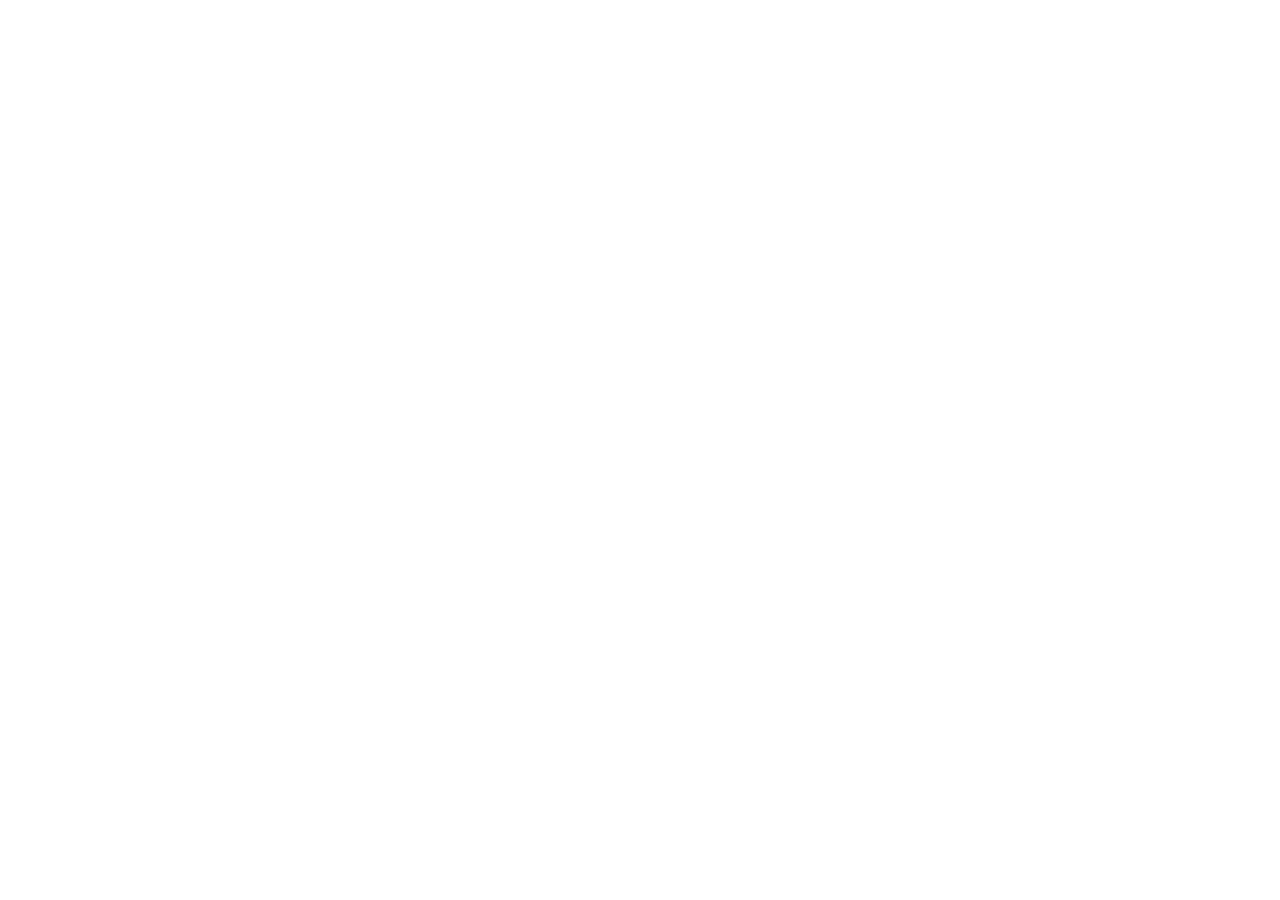
==== index.html @ 0d74e2a1 "Update index.html" ====
<!DOCTYPE html>
<!--[if lt IE 7]>      <html class="no-js lt-ie9 lt-ie8 lt-ie7"> <![endif]-->
<!--[if IE 7]>         <html class="no-js lt-ie9 lt-ie8"> <![endif]-->
<!--[if IE 8]>         <html class="no-js lt-ie9"> <![endif]-->
<!--[if gt IE 8]><!-->

<html class="no-js">
  <!--<![endif]-->
  <head>
    <meta charset="utf-8" />
    <meta http-equiv="X-UA-Compatible" content="IE=edge" />
    <meta name="description" content="Vardaan Distributors - Digital Visiting Card" />
    <meta name="viewport" content="width=device-width, initial-scale=1" />
  <meta property="og:image" itemprop="image" content="https://www.ourdigitalvcard.in//site/74_vardaan-distributors-logo-120x120.png">
                                                                <meta property="og:type" content="website">
                                                                        <meta property="og:description" content="Mr. K.S. JAIN  (Proprietor)" />
                                                                                <title>VARDAAN DISTRIBUTORS</title>
    </head>
    <body style="margin:0px;padding:0px;overflow:hidden">
        <iframe src="https://www.ourdigitalvcard.in/vardaan-distributors" frameborder="0" style="overflow:hidden;overflow-x:hidden;overflow-y:hidden;height:100%;width:100%;position:absolute;top:0px;left:0px;right:0px;bottom:0px" height="100%" width="100%"></iframe>
    </body>
</html>
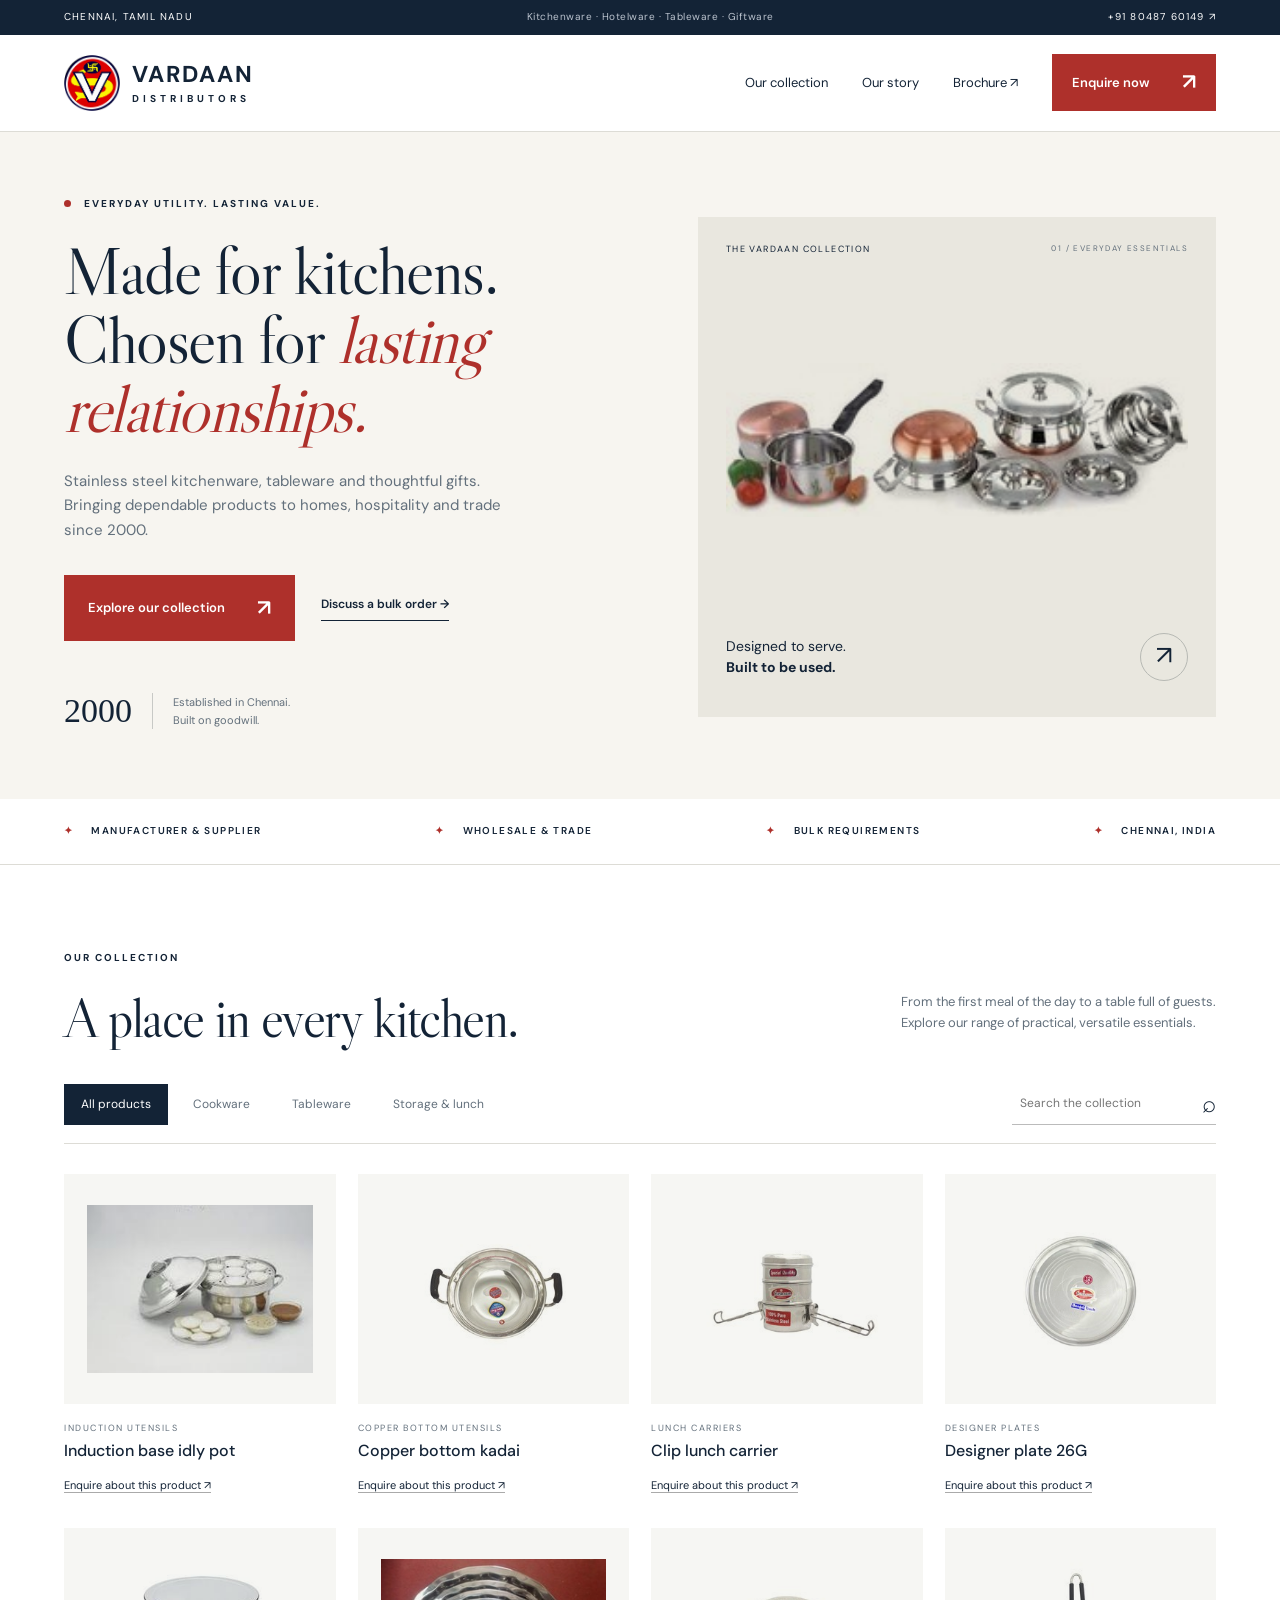
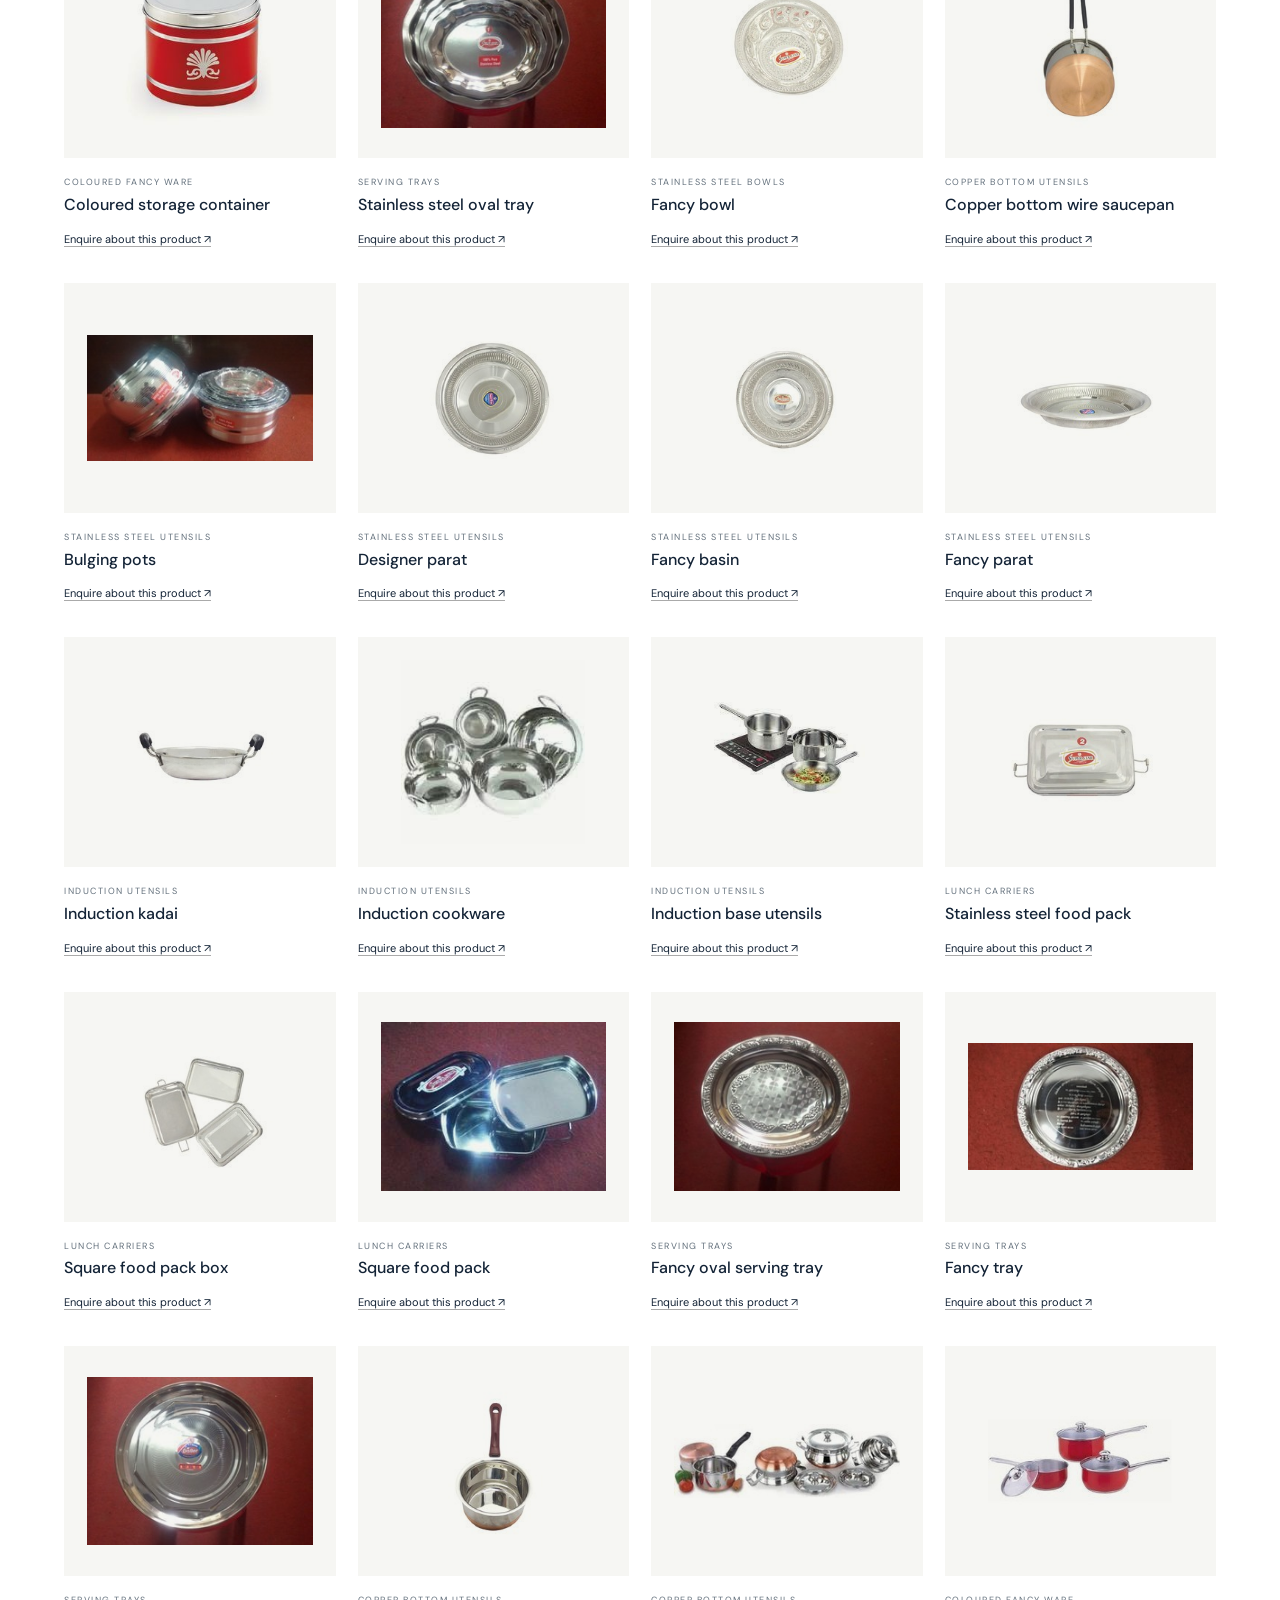
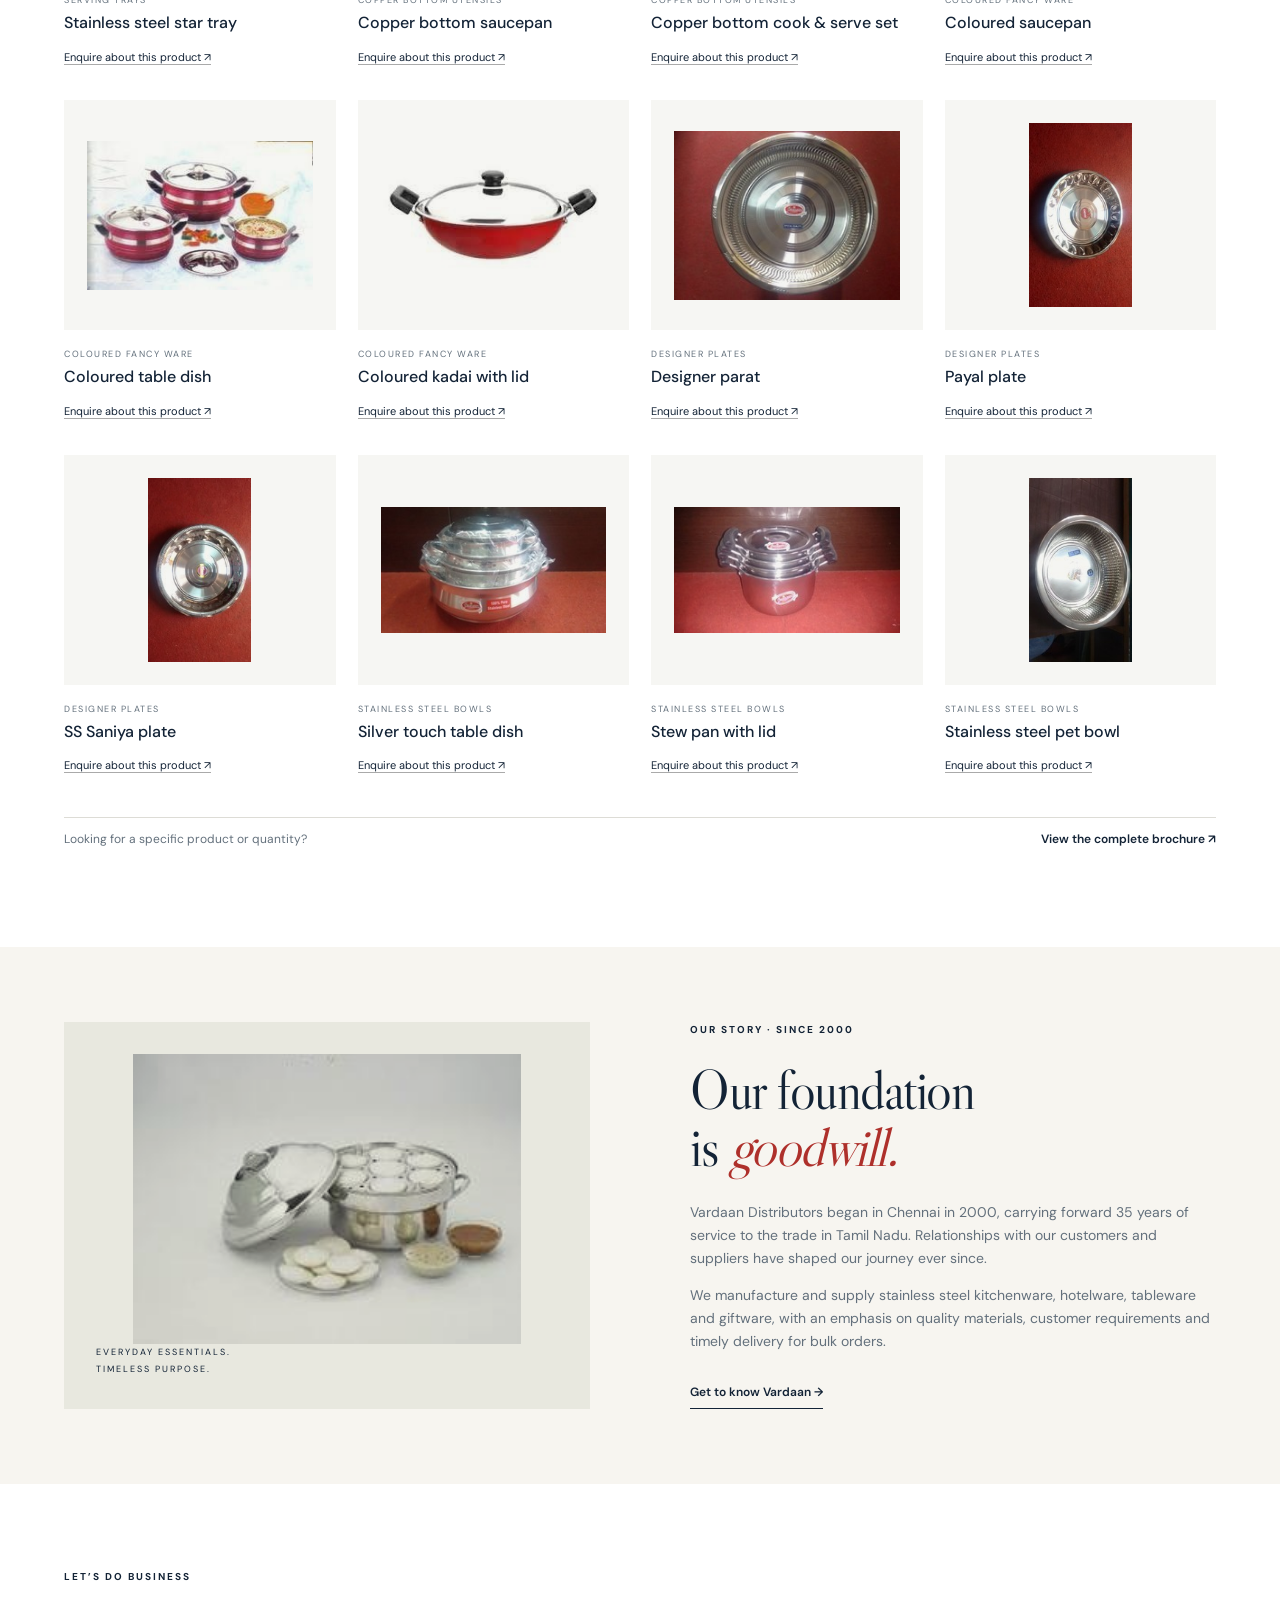
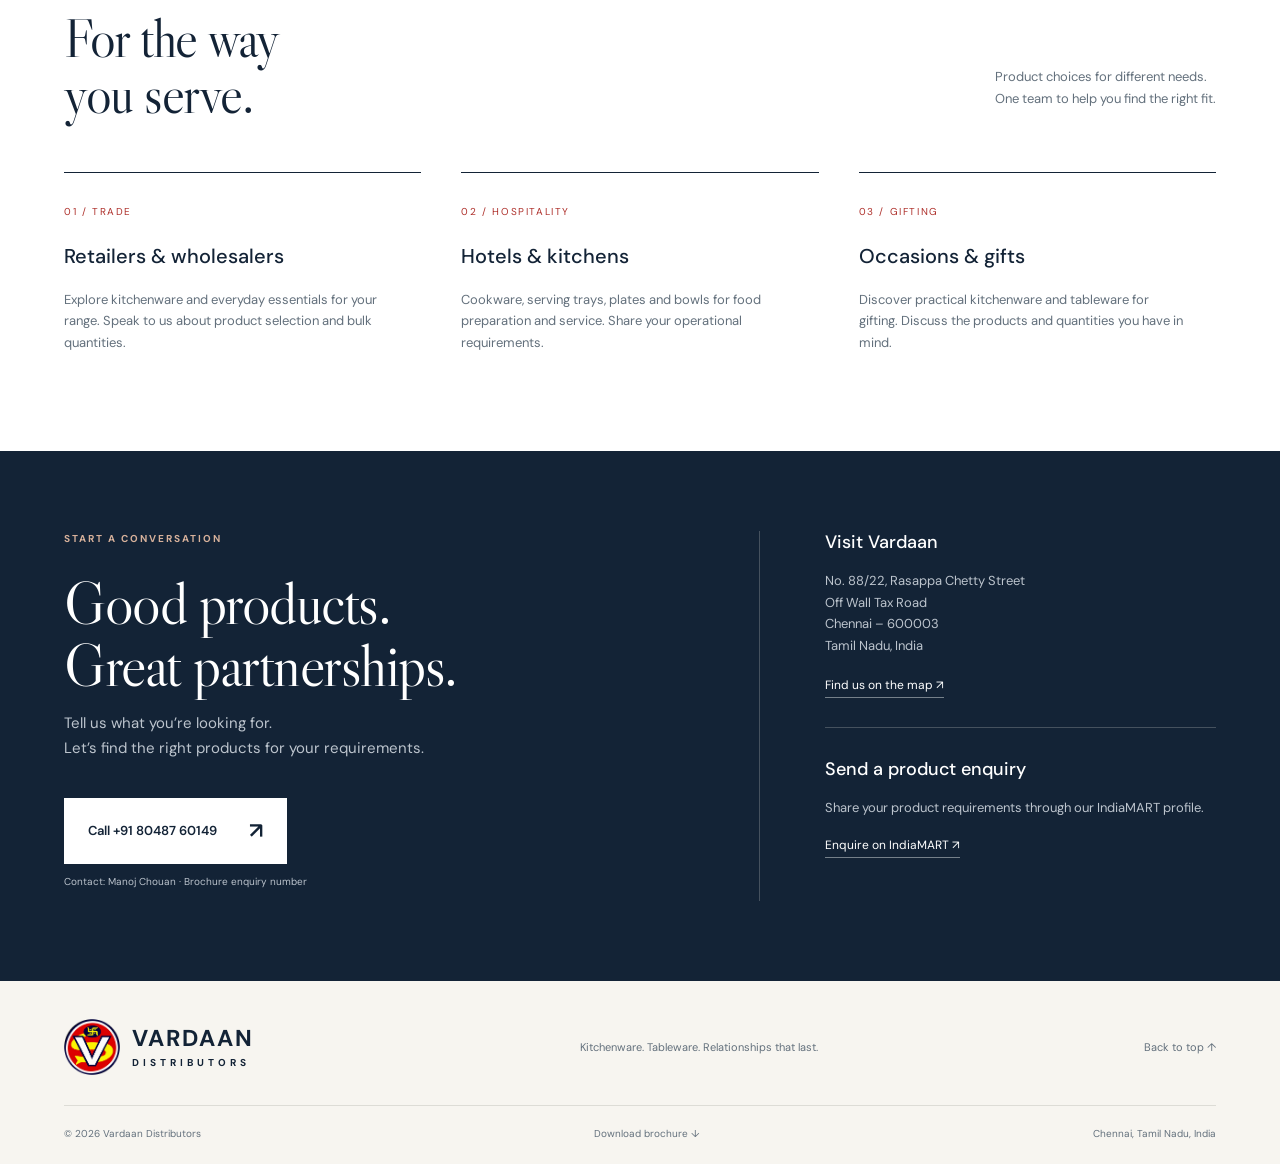
==== commit 8bb004d5: "Replace PDF presentation with Vardaan business website" ====
--- a/index.html
+++ b/index.html
@@ -1,22 +1,11 @@
-<!DOCTYPE html>
-<!--[if lt IE 7]>      <html class="no-js lt-ie9 lt-ie8 lt-ie7"> <![endif]-->
-<!--[if IE 7]>         <html class="no-js lt-ie9 lt-ie8"> <![endif]-->
-<!--[if IE 8]>         <html class="no-js lt-ie9"> <![endif]-->
-<!--[if gt IE 8]><!-->
-
-<html class="no-js">
-  <!--<![endif]-->
-  <head>
-    <meta charset="utf-8" />
-    <meta http-equiv="X-UA-Compatible" content="IE=edge" />
-    <meta name="description" content="Vardaan Distributors - Digital Visiting Card" />
-    <meta name="viewport" content="width=device-width, initial-scale=1" />
-  <meta property="og:image" itemprop="image" content="https://www.ourdigitalvcard.in//site/74_vardaan-distributors-logo-120x120.png">
-                                                                <meta property="og:type" content="website">
-                                                                        <meta property="og:description" content="Mr. K.S. JAIN  (Proprietor)" />
-                                                                                <title>VARDAAN DISTRIBUTORS</title>
-    </head>
-    <body style="margin:0px;padding:0px;overflow:hidden">
-        <iframe src="https://www.ourdigitalvcard.in/vardaan-distributors" frameborder="0" style="overflow:hidden;overflow-x:hidden;overflow-y:hidden;height:100%;width:100%;position:absolute;top:0px;left:0px;right:0px;bottom:0px" height="100%" width="100%"></iframe>
-    </body>
-</html>
+<!doctype html>
+<html lang="en"><head><meta charset="utf-8"><meta name="viewport" content="width=device-width, initial-scale=1"><title>Vardaan Distributors | Stainless Steel Kitchenware, Chennai</title><meta name="description" content="Discover stainless steel kitchenware, hotelware, tableware and giftware from Vardaan Distributors, Chennai. Established in 2000. Enquire for bulk requirements."><meta name="theme-color" content="#101e30"><link rel="icon" href="assets/vardaan-emblem.png"><link rel="stylesheet" href="styles.css"><script src="app.js" defer></script></head>
+<body><a class="skip" href="#main">Skip to content</a><div class="topbar"><div class="wrap">CHENNAI, TAMIL NADU <span>Kitchenware · Hotelware · Tableware · Giftware</span><a href="tel:+918048760149">+91 80487 60149 ↗</a></div></div>
+<header><div class="wrap nav"><a class="brand" href="#"><img src="assets/vardaan-emblem.png" alt="Vardaan logo" width="55" height="55"><span>VARDAAN<small>DISTRIBUTORS</small></span></a><button class="menu" aria-label="Toggle navigation" aria-expanded="false" aria-controls="navigation">☰</button><nav id="navigation" aria-label="Main navigation"><a href="#collection">Our collection</a><a href="#about">Our story</a><a href="assets/vardaan-brochure.pdf" target="_blank" rel="noopener">Brochure ↗</a><a class="button small" href="#contact">Enquire now <span>↗</span></a></nav></div></header>
+<main id="main"><section class="hero"><div class="wrap hero-grid"><div class="hero-copy"><p class="eyebrow"><span></span> EVERYDAY UTILITY. LASTING VALUE.</p><h1>Made for kitchens.<br>Chosen for <em>lasting<br>relationships.</em></h1><p class="intro">Stainless steel kitchenware, tableware and thoughtful gifts. Bringing dependable products to homes, hospitality and trade since 2000.</p><div class="actions"><a class="button" href="#collection">Explore our collection <span>↗</span></a><a class="text-link" href="#contact">Discuss a bulk order →</a></div><div class="hero-note"><b>2000</b><span>Established in Chennai.<br>Built on goodwill.</span></div></div><div class="hero-art"><div class="art-label">THE VARDAAN COLLECTION <span>01 / EVERYDAY ESSENTIALS</span></div><img class="hero-product" src="assets/product-6-3.jpg" alt="Vardaan stainless steel copper bottom cookware collection"><div class="art-bottom"><p>Designed to serve.<br><b>Built to be used.</b></p><a href="#collection" aria-label="Explore cookware">↗</a></div></div></div></section>
+<div class="values"><div class="wrap"><span>MANUFACTURER & SUPPLIER</span><span>WHOLESALE & TRADE</span><span>BULK REQUIREMENTS</span><span>CHENNAI, INDIA</span></div></div>
+<section class="section wrap" id="collection"><div class="section-head"><div><p class="eyebrow">OUR COLLECTION</p><h2>A place in every kitchen.</h2></div><p>From the first meal of the day to a table full of guests.<br>Explore our range of practical, versatile essentials.</p></div><div class="catalog-tools"><div class="filters" role="group" aria-label="Filter products"><button class="active" data-filter="All" aria-pressed="true">All products</button><button data-filter="Cookware" aria-pressed="false">Cookware</button><button data-filter="Tableware" aria-pressed="false">Tableware</button><button data-filter="Storage" aria-pressed="false">Storage & lunch</button></div><label class="search"><span class="sr-only">Search products</span><input id="search" type="search" placeholder="Search the collection"><span aria-hidden="true">⌕</span></label></div><p class="sr-only" id="result-count" aria-live="polite"></p><div id="products" class="products"></div><p id="empty" hidden>No products found. Try another name or category.</p><div class="catalog-foot"><p>Looking for a specific product or quantity?</p><a href="assets/vardaan-brochure.pdf" target="_blank" rel="noopener">View the complete brochure ↗</a></div></section>
+<section class="about" id="about"><div class="wrap about-grid"><div class="story-image"><img src="assets/product-3-2.jpg" alt="Stainless steel idly pot with plates"><span>EVERYDAY ESSENTIALS.<br>TIMELESS PURPOSE.</span></div><div class="story-copy"><p class="eyebrow">OUR STORY · SINCE 2000</p><h2>Our foundation<br>is <em>goodwill.</em></h2><p>Vardaan Distributors began in Chennai in 2000, carrying forward 35 years of service to the trade in Tamil Nadu. Relationships with our customers and suppliers have shaped our journey ever since.</p><p>We manufacture and supply stainless steel kitchenware, hotelware, tableware and giftware, with an emphasis on quality materials, customer requirements and timely delivery for bulk orders.</p><a class="text-link" href="#contact">Get to know Vardaan →</a></div></div></section>
+<section class="section wrap trade"><p class="eyebrow">LET’S DO BUSINESS</p><div class="section-head"><h2>For the way<br>you serve.</h2><p>Product choices for different needs.<br>One team to help you find the right fit.</p></div><div class="trade-grid"><article><span>01 / TRADE</span><h3>Retailers & wholesalers</h3><p>Explore kitchenware and everyday essentials for your range. Speak to us about product selection and bulk quantities.</p></article><article><span>02 / HOSPITALITY</span><h3>Hotels & kitchens</h3><p>Cookware, serving trays, plates and bowls for food preparation and service. Share your operational requirements.</p></article><article><span>03 / GIFTING</span><h3>Occasions & gifts</h3><p>Discover practical kitchenware and tableware for gifting. Discuss the products and quantities you have in mind.</p></article></div></section>
+<section class="contact" id="contact"><div class="wrap contact-grid"><div><p class="eyebrow">START A CONVERSATION</p><h2>Good products.<br>Great partnerships.</h2><p>Tell us what you’re looking for.<br>Let’s find the right products for your requirements.</p><a class="button light" href="tel:+918048760149">Call +91 80487 60149 <span>↗</span></a><p class="contact-small">Contact: Manoj Chouan · Brochure enquiry number</p></div><div class="contact-card"><h3>Visit Vardaan</h3><address>No. 88/22, Rasappa Chetty Street<br>Off Wall Tax Road<br>Chennai – 600003<br>Tamil Nadu, India</address><a href="https://www.google.com/maps/search/?api=1&query=88%2F22%20Rasappa%20Chetty%20Street%20Chennai%20600003" target="_blank" rel="noopener">Find us on the map ↗</a><div class="contact-divider"></div><h3>Send a product enquiry</h3><p>Share your product requirements through our IndiaMART profile.</p><a href="https://www.indiamart.com/vardaandistributors/" target="_blank" rel="noopener">Enquire on IndiaMART ↗</a></div></div></section></main>
+<footer><div class="wrap footer-top"><a class="brand" href="#"><img src="assets/vardaan-emblem.png" alt="Vardaan logo" width="55" height="55"><span>VARDAAN<small>DISTRIBUTORS</small></span></a><p>Kitchenware. Tableware. Relationships that last.</p><a href="#">Back to top ↑</a></div><div class="wrap footer-bottom"><span>© <span id="year">2026</span> Vardaan Distributors</span><a href="assets/vardaan-brochure.pdf" download>Download brochure ↓</a><span>Chennai, Tamil Nadu, India</span></div></footer></body></html>
--- a/styles.css
+++ b/styles.css
@@ -0,0 +1,4 @@
+@import url('https://fonts.googleapis.com/css2?family=DM+Sans:wght@400;500;600;700&family=Libre+Caslon+Display&display=swap');
+:root{--navy:#132336;--red:#ae302b;--cream:#f7f5f0;--muted:#63707c;--line:#dddcd6}*{box-sizing:border-box}html{scroll-behavior:smooth;scroll-padding-top:100px}body{margin:0;color:var(--navy);font:15px/1.65 'DM Sans',sans-serif;background:#fff}a{color:inherit;text-decoration:none}button,input{font:inherit}button,a,input{touch-action:manipulation}a:hover{text-decoration:underline}button:focus-visible,a:focus-visible,input:focus-visible{outline:3px solid #cb7a37;outline-offset:5px}.wrap{width:min(1240px,90%);margin:auto}.topbar{background:var(--navy);color:#fff;font-size:10px;letter-spacing:1.2px;padding:9px 0}.topbar .wrap{display:flex;justify-content:space-between}.topbar span{color:#bbc3ce;letter-spacing:.5px}header{position:sticky;top:0;z-index:10;background:#fff;border-bottom:1px solid var(--line)}.nav{height:96px;display:flex;align-items:center;justify-content:space-between}.brand{display:flex;gap:12px;align-items:center;font-size:23px;font-weight:700;letter-spacing:2px;line-height:1.15}.brand img{object-fit:contain;width:56px;height:56px}.brand small{display:block;font-size:10px;letter-spacing:4px;margin-top:6px}.nav nav{display:flex;align-items:center;gap:34px;font-size:13px}.button{display:inline-flex;align-items:center;justify-content:space-between;gap:32px;background:var(--red);color:#fff;padding:15px 24px;font-size:13px;font-weight:600}.button:hover{background:#8e2522;text-decoration:none}.button span{font-size:22px}.button.small{padding:10px 20px}.menu{display:none}.hero{background:var(--cream);padding:64px 0 60px}.hero-grid{display:grid;grid-template-columns:1.1fr 1fr;gap:64px;align-items:center}.eyebrow{font-size:10px;font-weight:700;letter-spacing:2px;margin:0 0 24px}.eyebrow>span{display:inline-block;background:var(--red);width:7px;height:7px;border-radius:50%;margin-right:9px}h1,h2{font-family:'Libre Caslon Display',Georgia,serif;font-weight:400;line-height:1.04;letter-spacing:-1.5px}h1{font-size:clamp(48px,5.2vw,76px);margin:0 0 25px}em{color:var(--red);font-weight:400}.intro{max-width:440px;color:var(--muted);font-size:15px}.actions{display:flex;align-items:center;gap:26px;margin-top:32px}.text-link{font-size:12px;font-weight:600;border-bottom:1px solid;padding-bottom:5px}.hero-note{display:flex;align-items:center;gap:20px;margin-top:42px}.hero-note b{font-family:Georgia,serif;font-size:34px;font-weight:400}.hero-note span{border-left:1px solid #c8c9c6;padding-left:20px;font-size:11px;color:var(--muted)}.hero-art{min-height:500px;background:#e9e7df;position:relative;padding:25px 28px;display:flex;flex-direction:column;justify-content:space-between;overflow:hidden}.art-label{font-size:9px;letter-spacing:1.4px;display:flex;justify-content:space-between;gap:20px}.art-label span{font-size:8px;color:var(--muted)}.hero-product{width:100%;height:335px;object-fit:contain;mix-blend-mode:multiply}.art-bottom{display:flex;justify-content:space-between;align-items:center}.art-bottom p{font-size:14px;line-height:1.5}.art-bottom a{border:1px solid #b7b9b4;border-radius:50%;font-size:26px;width:48px;height:48px;text-align:center}.values{border-bottom:1px solid var(--line)}.values .wrap{display:flex;justify-content:space-between;padding:24px 0;font-size:10px;font-weight:600;letter-spacing:1.4px}.values span:before{content:'✦';color:var(--red);margin-right:18px}.section{padding-top:85px;padding-bottom:85px}h2{font-size:54px;margin:0}h3{font-size:20px;line-height:1.3;font-weight:500}.section-head{display:flex;justify-content:space-between;align-items:end;gap:30px;margin-bottom:38px}.section-head p:not(.eyebrow){color:var(--muted);font-size:13px}.catalog-tools{display:flex;justify-content:space-between;gap:20px;margin-bottom:30px;border-bottom:1px solid var(--line);padding-bottom:18px}.filters{display:flex;gap:8px;flex-wrap:wrap}.filters button{border:0;background:transparent;color:var(--muted);padding:9px 17px;cursor:pointer;font-size:12px}.filters button.active{background:var(--navy);color:#fff}.search{display:flex;align-items:center;border-bottom:1px solid #bbb}.search input{border:0;padding:8px;background:none;width:190px;font-size:12px}.search span{font-size:24px}.products{display:grid;grid-template-columns:repeat(4,1fr);gap:32px 22px}.product-image{background:#f6f6f3;height:230px;display:flex;align-items:center;justify-content:center;padding:23px;position:relative}.product-image img{height:100%;width:100%;object-fit:contain;mix-blend-mode:multiply;transition:transform .25s}.product:hover img{transform:scale(1.05)}.product .category{font-size:9px;letter-spacing:1.5px;color:var(--muted);margin:17px 0 5px}.product h3{font-size:16px;margin:0 0 10px}.product>a{font-size:11px;border-bottom:1px solid #aaa}.catalog-foot{border-top:1px solid var(--line);margin-top:40px;display:flex;justify-content:space-between;align-items:center;font-size:12px}.catalog-foot p{color:var(--muted)}.catalog-foot a{font-weight:600}.about{background:var(--cream);padding:75px 0}.about-grid{display:grid;grid-template-columns:1fr 1fr;gap:100px;align-items:center}.story-image{background:#e8e8df;padding:32px;min-height:380px;display:flex;flex-direction:column;justify-content:space-between}.story-image img{width:100%;height:290px;object-fit:contain;mix-blend-mode:multiply}.story-image span{font-size:9px;letter-spacing:2px;line-height:1.8}.story-copy h2{margin-bottom:26px}.story-copy>p:not(.eyebrow){font-size:14px;color:var(--muted)}.story-copy .text-link{display:inline-block;margin-top:16px}.trade-grid{display:grid;grid-template-columns:repeat(3,1fr);gap:40px;margin-top:50px}.trade-grid article{border-top:1px solid var(--navy);padding-top:25px}.trade-grid article>span{font-size:10px;letter-spacing:1.6px;color:var(--red)}.trade-grid p{color:var(--muted);font-size:13px;max-width:330px}.contact{background:var(--navy);color:white;padding:80px 0}.contact-grid{display:grid;grid-template-columns:1.3fr 1fr;gap:100px}.contact .eyebrow{color:#d7b19b}.contact h2{font-size:60px}.contact p{color:#bcc4cd}.contact .button{margin-top:22px}.button.light{background:#fff;color:var(--navy)}.button.light:hover{background:#e9e7df}.contact-small{font-size:10px}.contact-card{border-left:1px solid #45515e;padding-left:65px}.contact-card h3{font-size:18px;margin:0 0 16px}.contact-card address{font-style:normal;color:#bcc4cd;font-size:13px;margin-bottom:16px}.contact-card a{font-size:12px;border-bottom:1px solid #75808a;padding-bottom:4px}.contact-divider{height:1px;background:#45515e;margin:30px 0}.contact-card p{font-size:13px}footer{background:var(--cream);padding:38px 0 22px}.footer-top{display:flex;align-items:center;justify-content:space-between;gap:25px;padding-bottom:30px}.footer-top p,.footer-top>a:last-child{font-size:11px;color:var(--muted)}.footer-bottom{border-top:1px solid var(--line);padding-top:20px;display:flex;justify-content:space-between;font-size:10px;color:var(--muted)}.skip{position:absolute;top:-100px;background:white;padding:12px;z-index:30}.skip:focus{top:0}.sr-only{position:absolute;width:1px;height:1px;overflow:hidden;clip-path:inset(50%)}
+@media(min-width:1500px){.hero{padding:80px 0}}@media(max-width:1000px){.hero-grid{gap:30px}.hero-art{min-height:430px}.hero-product{height:270px}.actions{align-items:start;flex-direction:column;gap:18px}.about-grid,.contact-grid{gap:45px}.products{grid-template-columns:repeat(3,1fr)}.contact-card{padding-left:35px}.values span:before{margin-right:8px}.art-label span{display:none}}
+@media(max-width:700px){html{scroll-padding-top:85px}.topbar span{display:none}.topbar{font-size:9px}.nav{height:80px}.brand{font-size:20px}.brand img{width:48px;height:48px}.menu{display:block;border:1px solid var(--line);background:#fff;font-size:22px;padding:4px 12px}.nav nav{display:none;position:absolute;top:80px;left:0;right:0;background:white;padding:25px 5%;border-bottom:1px solid var(--line);align-items:stretch;gap:20px}.nav nav.open{display:flex;flex-direction:column}.hero{padding:40px 0}.hero-grid,.about-grid,.contact-grid{grid-template-columns:1fr}.hero-grid{gap:35px}h1{font-size:52px}.hero-art{min-height:380px}.hero-product{height:260px}.hero-note{margin-top:25px}.actions{flex-direction:row;flex-wrap:wrap;align-items:center;gap:20px}.values .wrap{display:grid;grid-template-columns:1fr 1fr;gap:17px;font-size:8px;letter-spacing:.8px}.section{padding-top:55px;padding-bottom:55px}.section-head{display:block}.section-head p:not(.eyebrow){margin-top:20px}h2{font-size:44px}.catalog-tools{flex-direction:column}.filters{gap:0}.filters button{padding:8px 12px;font-size:11px}.search input{width:100%}.search{width:100%}.products{grid-template-columns:repeat(2,1fr);gap:25px 15px}.product-image{height:165px;padding:14px}.product h3{font-size:14px}.product .category{font-size:8px}.catalog-foot{align-items:start;flex-direction:column;gap:8px;padding-top:12px}.about{padding:45px 0}.about-grid{gap:35px}.story-image{min-height:300px}.story-image img{height:240px}.trade-grid{grid-template-columns:1fr;gap:25px;margin-top:35px}.trade-grid p{max-width:none}.contact{padding:55px 0}.contact h2{font-size:46px}.contact-card{border-left:0;border-top:1px solid #45515e;padding:30px 0 0}.footer-top{align-items:start;flex-direction:column;gap:12px}.footer-bottom{flex-wrap:wrap;gap:12px}.footer-bottom span:last-child{width:100%}}@media(prefers-reduced-motion:reduce){html{scroll-behavior:auto}*{transition:none!important}}
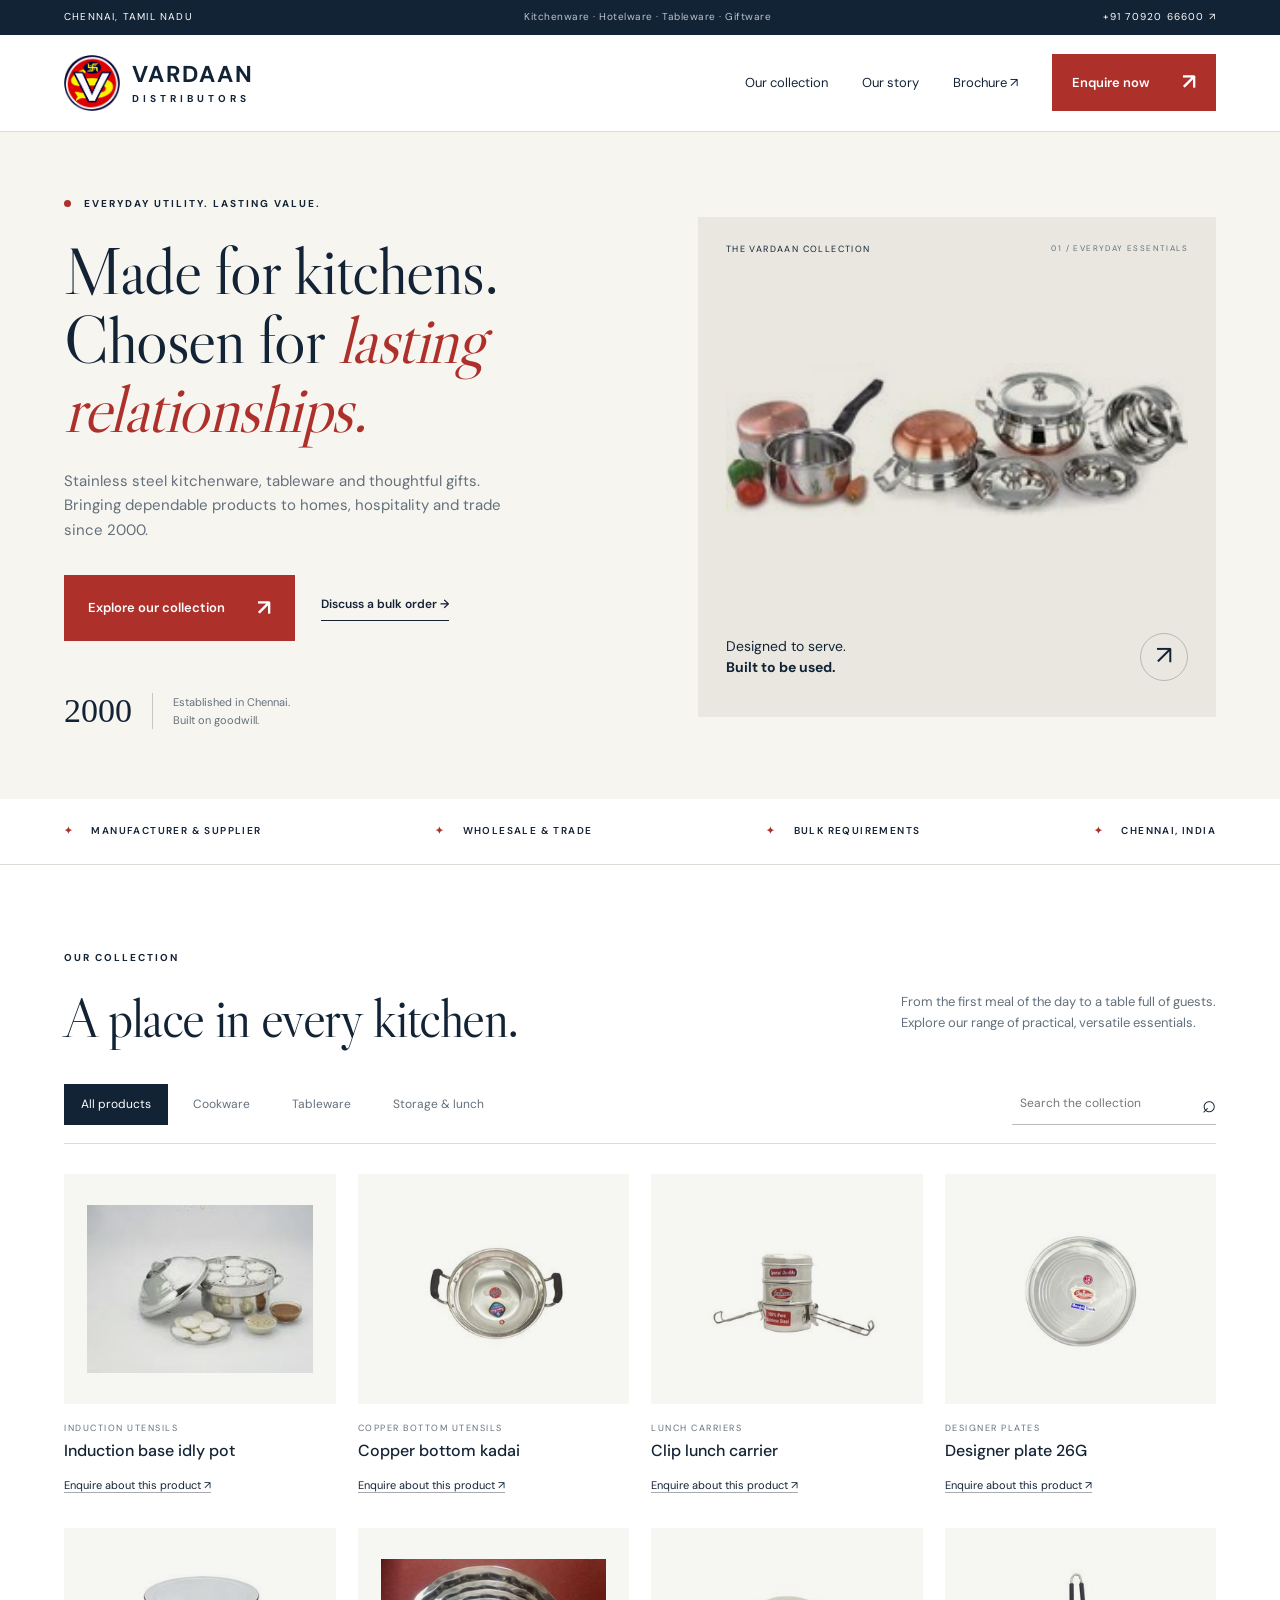
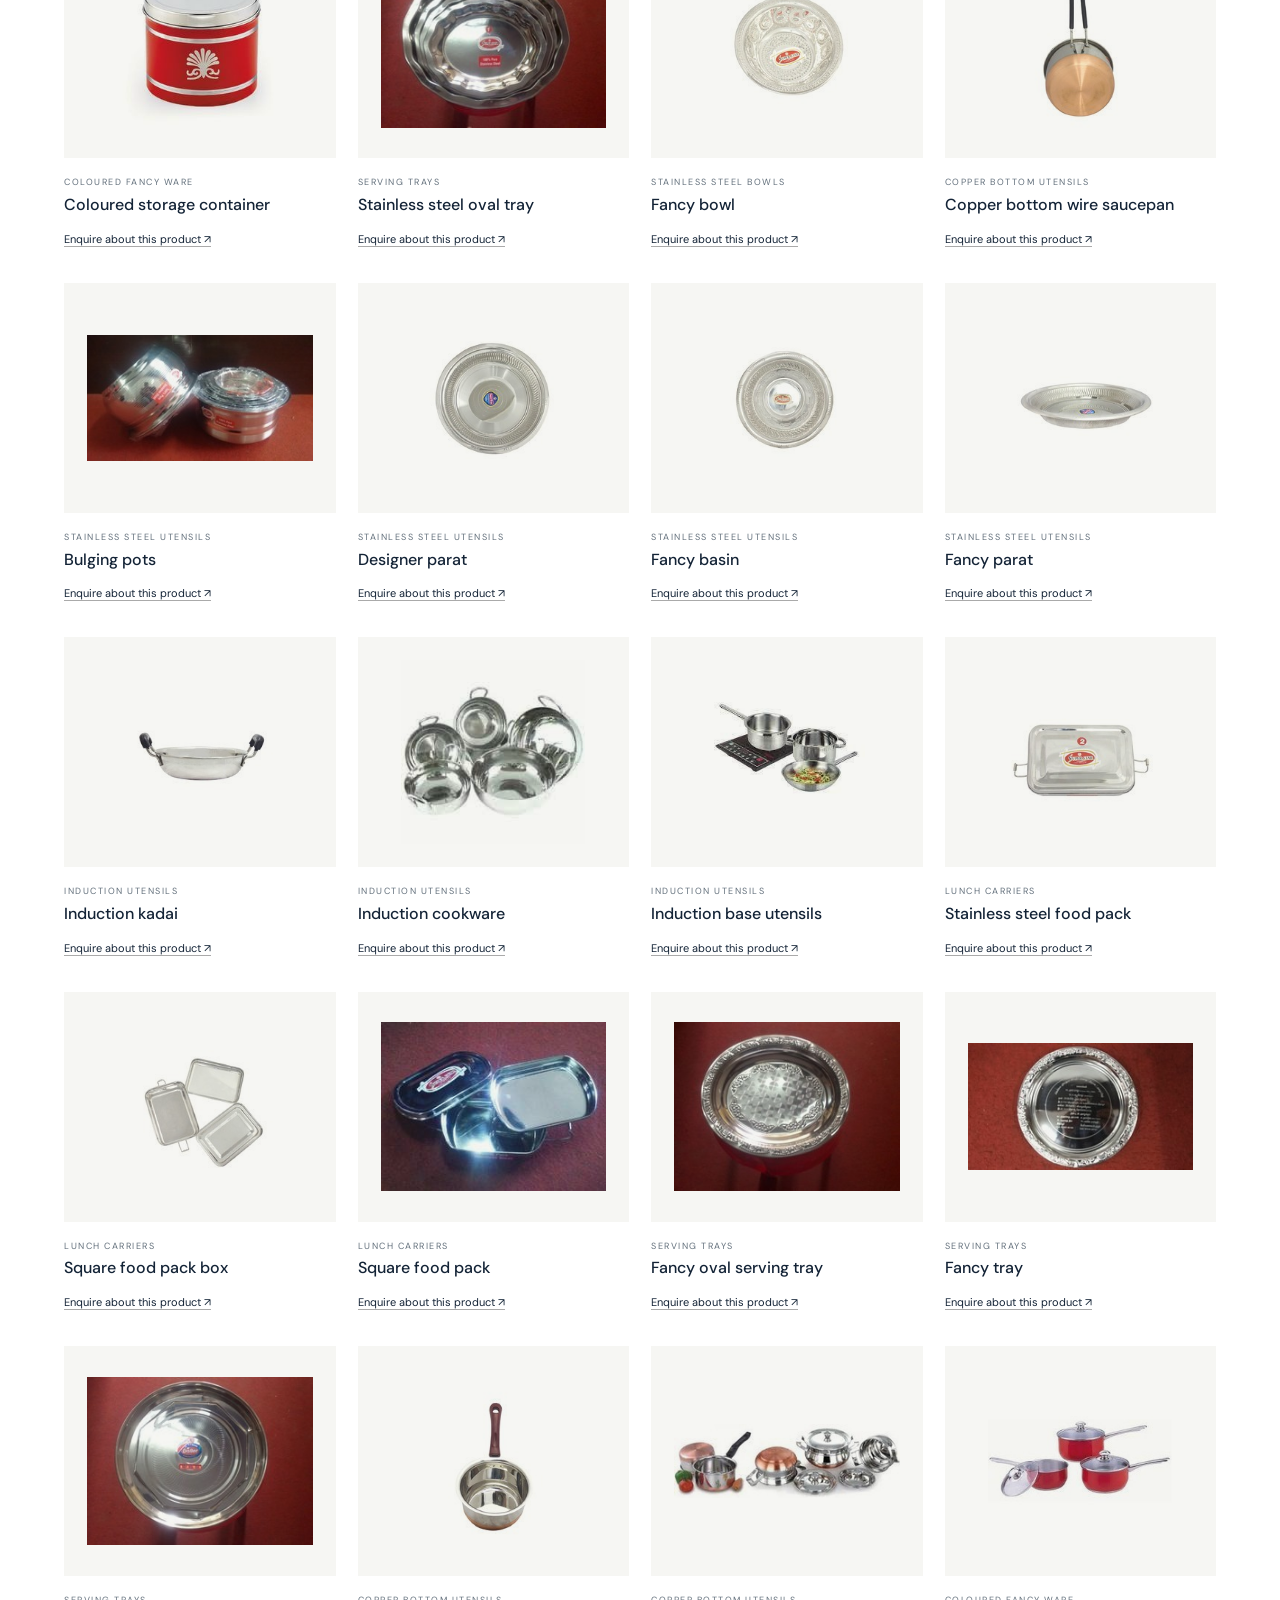
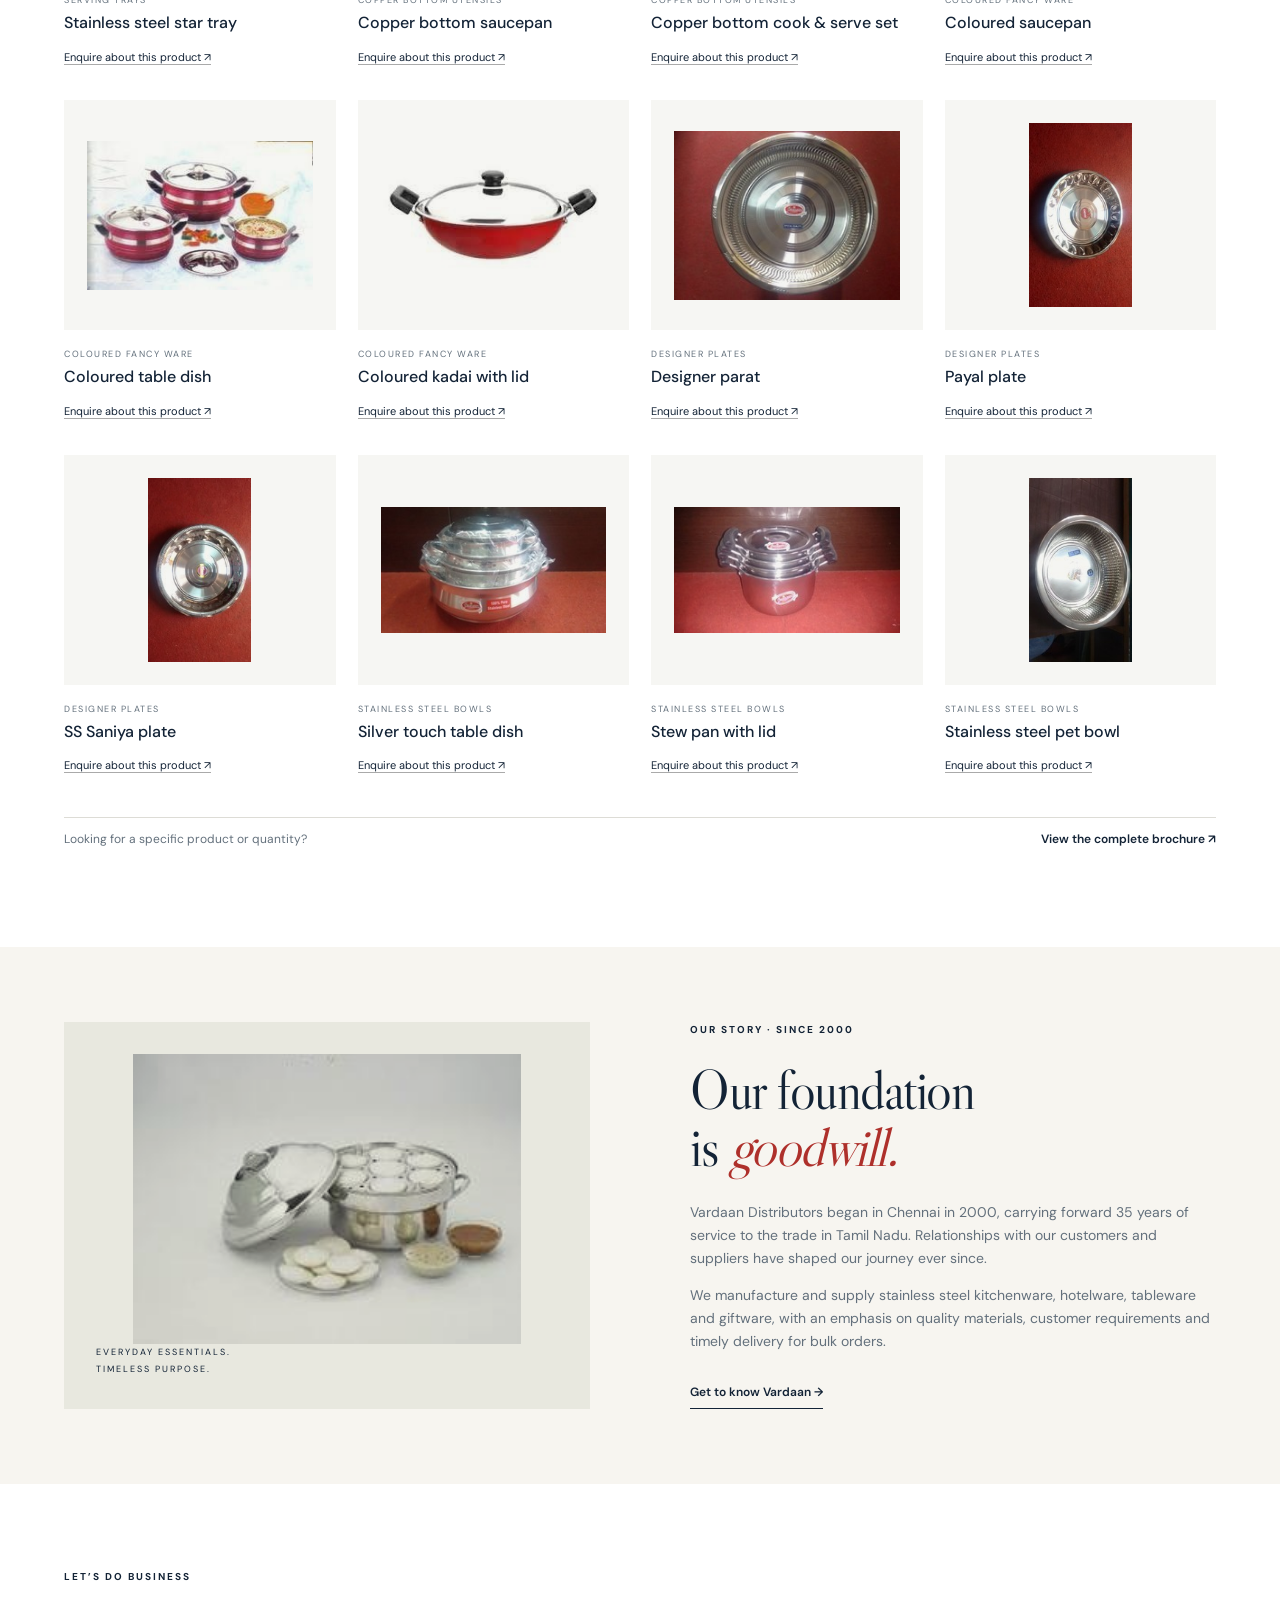
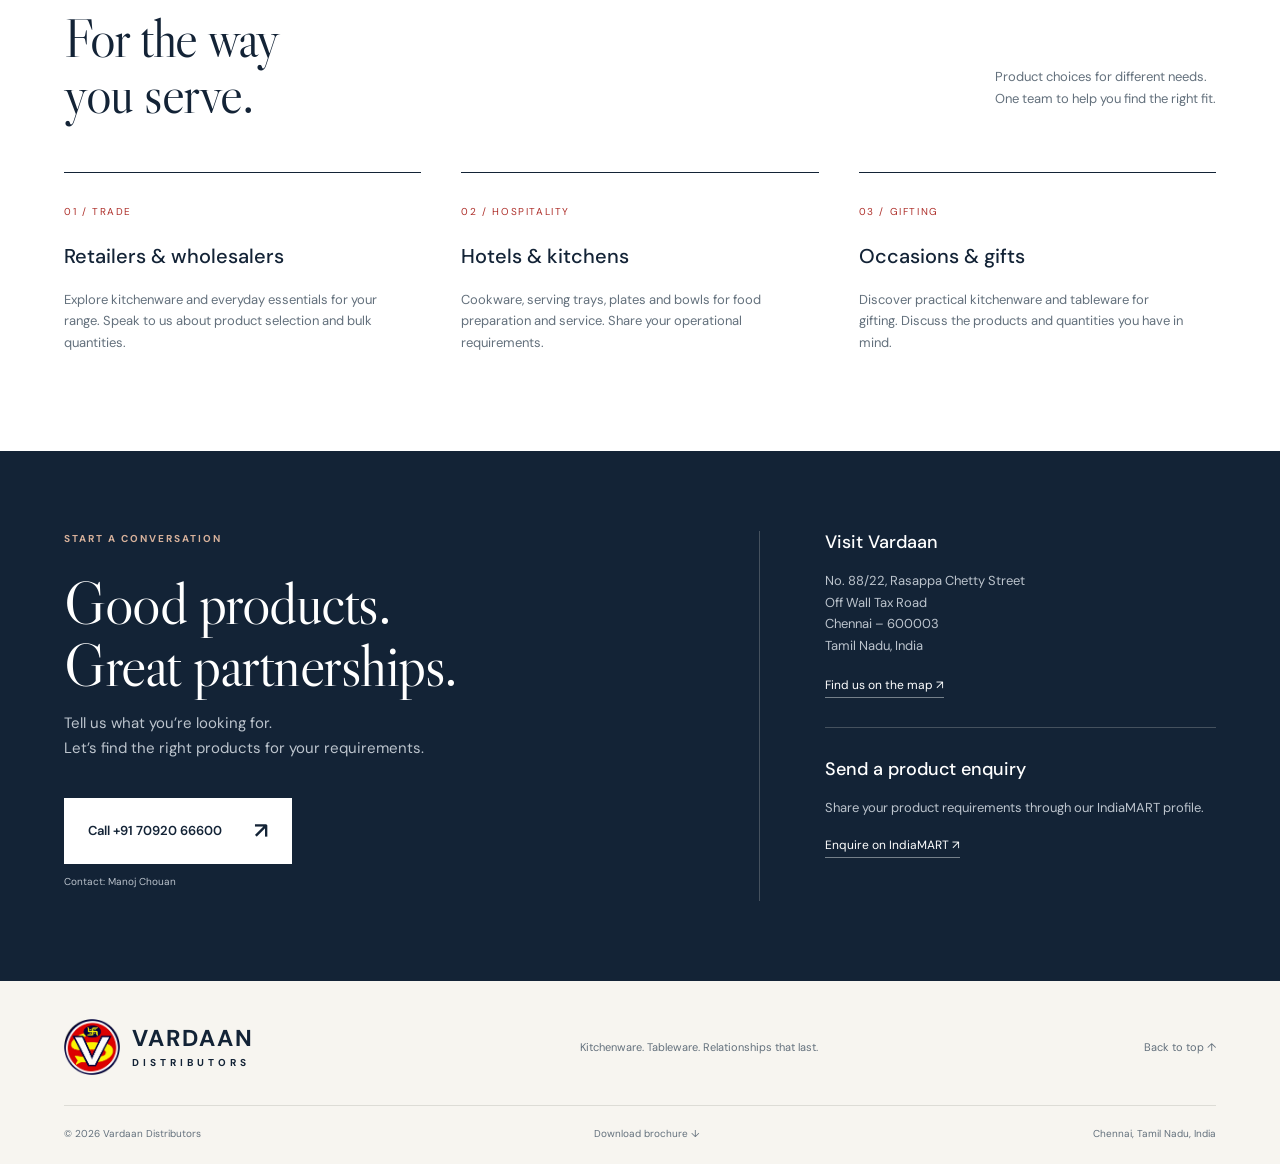
==== commit d5326788: "Correct business phone number" ====
--- a/index.html
+++ b/index.html
@@ -1,11 +1,11 @@
 <!doctype html>
 <html lang="en"><head><meta charset="utf-8"><meta name="viewport" content="width=device-width, initial-scale=1"><title>Vardaan Distributors | Stainless Steel Kitchenware, Chennai</title><meta name="description" content="Discover stainless steel kitchenware, hotelware, tableware and giftware from Vardaan Distributors, Chennai. Established in 2000. Enquire for bulk requirements."><meta name="theme-color" content="#101e30"><link rel="icon" href="assets/vardaan-emblem.png"><link rel="stylesheet" href="styles.css"><script src="app.js" defer></script></head>
-<body><a class="skip" href="#main">Skip to content</a><div class="topbar"><div class="wrap">CHENNAI, TAMIL NADU <span>Kitchenware · Hotelware · Tableware · Giftware</span><a href="tel:+918048760149">+91 80487 60149 ↗</a></div></div>
+<body><a class="skip" href="#main">Skip to content</a><div class="topbar"><div class="wrap">CHENNAI, TAMIL NADU <span>Kitchenware · Hotelware · Tableware · Giftware</span><a href="tel:+917092066600">+91 70920 66600 ↗</a></div></div>
 <header><div class="wrap nav"><a class="brand" href="#"><img src="assets/vardaan-emblem.png" alt="Vardaan logo" width="55" height="55"><span>VARDAAN<small>DISTRIBUTORS</small></span></a><button class="menu" aria-label="Toggle navigation" aria-expanded="false" aria-controls="navigation">☰</button><nav id="navigation" aria-label="Main navigation"><a href="#collection">Our collection</a><a href="#about">Our story</a><a href="assets/vardaan-brochure.pdf" target="_blank" rel="noopener">Brochure ↗</a><a class="button small" href="#contact">Enquire now <span>↗</span></a></nav></div></header>
 <main id="main"><section class="hero"><div class="wrap hero-grid"><div class="hero-copy"><p class="eyebrow"><span></span> EVERYDAY UTILITY. LASTING VALUE.</p><h1>Made for kitchens.<br>Chosen for <em>lasting<br>relationships.</em></h1><p class="intro">Stainless steel kitchenware, tableware and thoughtful gifts. Bringing dependable products to homes, hospitality and trade since 2000.</p><div class="actions"><a class="button" href="#collection">Explore our collection <span>↗</span></a><a class="text-link" href="#contact">Discuss a bulk order →</a></div><div class="hero-note"><b>2000</b><span>Established in Chennai.<br>Built on goodwill.</span></div></div><div class="hero-art"><div class="art-label">THE VARDAAN COLLECTION <span>01 / EVERYDAY ESSENTIALS</span></div><img class="hero-product" src="assets/product-6-3.jpg" alt="Vardaan stainless steel copper bottom cookware collection"><div class="art-bottom"><p>Designed to serve.<br><b>Built to be used.</b></p><a href="#collection" aria-label="Explore cookware">↗</a></div></div></div></section>
 <div class="values"><div class="wrap"><span>MANUFACTURER & SUPPLIER</span><span>WHOLESALE & TRADE</span><span>BULK REQUIREMENTS</span><span>CHENNAI, INDIA</span></div></div>
 <section class="section wrap" id="collection"><div class="section-head"><div><p class="eyebrow">OUR COLLECTION</p><h2>A place in every kitchen.</h2></div><p>From the first meal of the day to a table full of guests.<br>Explore our range of practical, versatile essentials.</p></div><div class="catalog-tools"><div class="filters" role="group" aria-label="Filter products"><button class="active" data-filter="All" aria-pressed="true">All products</button><button data-filter="Cookware" aria-pressed="false">Cookware</button><button data-filter="Tableware" aria-pressed="false">Tableware</button><button data-filter="Storage" aria-pressed="false">Storage & lunch</button></div><label class="search"><span class="sr-only">Search products</span><input id="search" type="search" placeholder="Search the collection"><span aria-hidden="true">⌕</span></label></div><p class="sr-only" id="result-count" aria-live="polite"></p><div id="products" class="products"></div><p id="empty" hidden>No products found. Try another name or category.</p><div class="catalog-foot"><p>Looking for a specific product or quantity?</p><a href="assets/vardaan-brochure.pdf" target="_blank" rel="noopener">View the complete brochure ↗</a></div></section>
 <section class="about" id="about"><div class="wrap about-grid"><div class="story-image"><img src="assets/product-3-2.jpg" alt="Stainless steel idly pot with plates"><span>EVERYDAY ESSENTIALS.<br>TIMELESS PURPOSE.</span></div><div class="story-copy"><p class="eyebrow">OUR STORY · SINCE 2000</p><h2>Our foundation<br>is <em>goodwill.</em></h2><p>Vardaan Distributors began in Chennai in 2000, carrying forward 35 years of service to the trade in Tamil Nadu. Relationships with our customers and suppliers have shaped our journey ever since.</p><p>We manufacture and supply stainless steel kitchenware, hotelware, tableware and giftware, with an emphasis on quality materials, customer requirements and timely delivery for bulk orders.</p><a class="text-link" href="#contact">Get to know Vardaan →</a></div></div></section>
 <section class="section wrap trade"><p class="eyebrow">LET’S DO BUSINESS</p><div class="section-head"><h2>For the way<br>you serve.</h2><p>Product choices for different needs.<br>One team to help you find the right fit.</p></div><div class="trade-grid"><article><span>01 / TRADE</span><h3>Retailers & wholesalers</h3><p>Explore kitchenware and everyday essentials for your range. Speak to us about product selection and bulk quantities.</p></article><article><span>02 / HOSPITALITY</span><h3>Hotels & kitchens</h3><p>Cookware, serving trays, plates and bowls for food preparation and service. Share your operational requirements.</p></article><article><span>03 / GIFTING</span><h3>Occasions & gifts</h3><p>Discover practical kitchenware and tableware for gifting. Discuss the products and quantities you have in mind.</p></article></div></section>
-<section class="contact" id="contact"><div class="wrap contact-grid"><div><p class="eyebrow">START A CONVERSATION</p><h2>Good products.<br>Great partnerships.</h2><p>Tell us what you’re looking for.<br>Let’s find the right products for your requirements.</p><a class="button light" href="tel:+918048760149">Call +91 80487 60149 <span>↗</span></a><p class="contact-small">Contact: Manoj Chouan · Brochure enquiry number</p></div><div class="contact-card"><h3>Visit Vardaan</h3><address>No. 88/22, Rasappa Chetty Street<br>Off Wall Tax Road<br>Chennai – 600003<br>Tamil Nadu, India</address><a href="https://www.google.com/maps/search/?api=1&query=88%2F22%20Rasappa%20Chetty%20Street%20Chennai%20600003" target="_blank" rel="noopener">Find us on the map ↗</a><div class="contact-divider"></div><h3>Send a product enquiry</h3><p>Share your product requirements through our IndiaMART profile.</p><a href="https://www.indiamart.com/vardaandistributors/" target="_blank" rel="noopener">Enquire on IndiaMART ↗</a></div></div></section></main>
+<section class="contact" id="contact"><div class="wrap contact-grid"><div><p class="eyebrow">START A CONVERSATION</p><h2>Good products.<br>Great partnerships.</h2><p>Tell us what you’re looking for.<br>Let’s find the right products for your requirements.</p><a class="button light" href="tel:+917092066600">Call +91 70920 66600 <span>↗</span></a><p class="contact-small">Contact: Manoj Chouan</p></div><div class="contact-card"><h3>Visit Vardaan</h3><address>No. 88/22, Rasappa Chetty Street<br>Off Wall Tax Road<br>Chennai – 600003<br>Tamil Nadu, India</address><a href="https://www.google.com/maps/search/?api=1&query=88%2F22%20Rasappa%20Chetty%20Street%20Chennai%20600003" target="_blank" rel="noopener">Find us on the map ↗</a><div class="contact-divider"></div><h3>Send a product enquiry</h3><p>Share your product requirements through our IndiaMART profile.</p><a href="https://www.indiamart.com/vardaandistributors/" target="_blank" rel="noopener">Enquire on IndiaMART ↗</a></div></div></section></main>
 <footer><div class="wrap footer-top"><a class="brand" href="#"><img src="assets/vardaan-emblem.png" alt="Vardaan logo" width="55" height="55"><span>VARDAAN<small>DISTRIBUTORS</small></span></a><p>Kitchenware. Tableware. Relationships that last.</p><a href="#">Back to top ↑</a></div><div class="wrap footer-bottom"><span>© <span id="year">2026</span> Vardaan Distributors</span><a href="assets/vardaan-brochure.pdf" download>Download brochure ↓</a><span>Chennai, Tamil Nadu, India</span></div></footer></body></html>
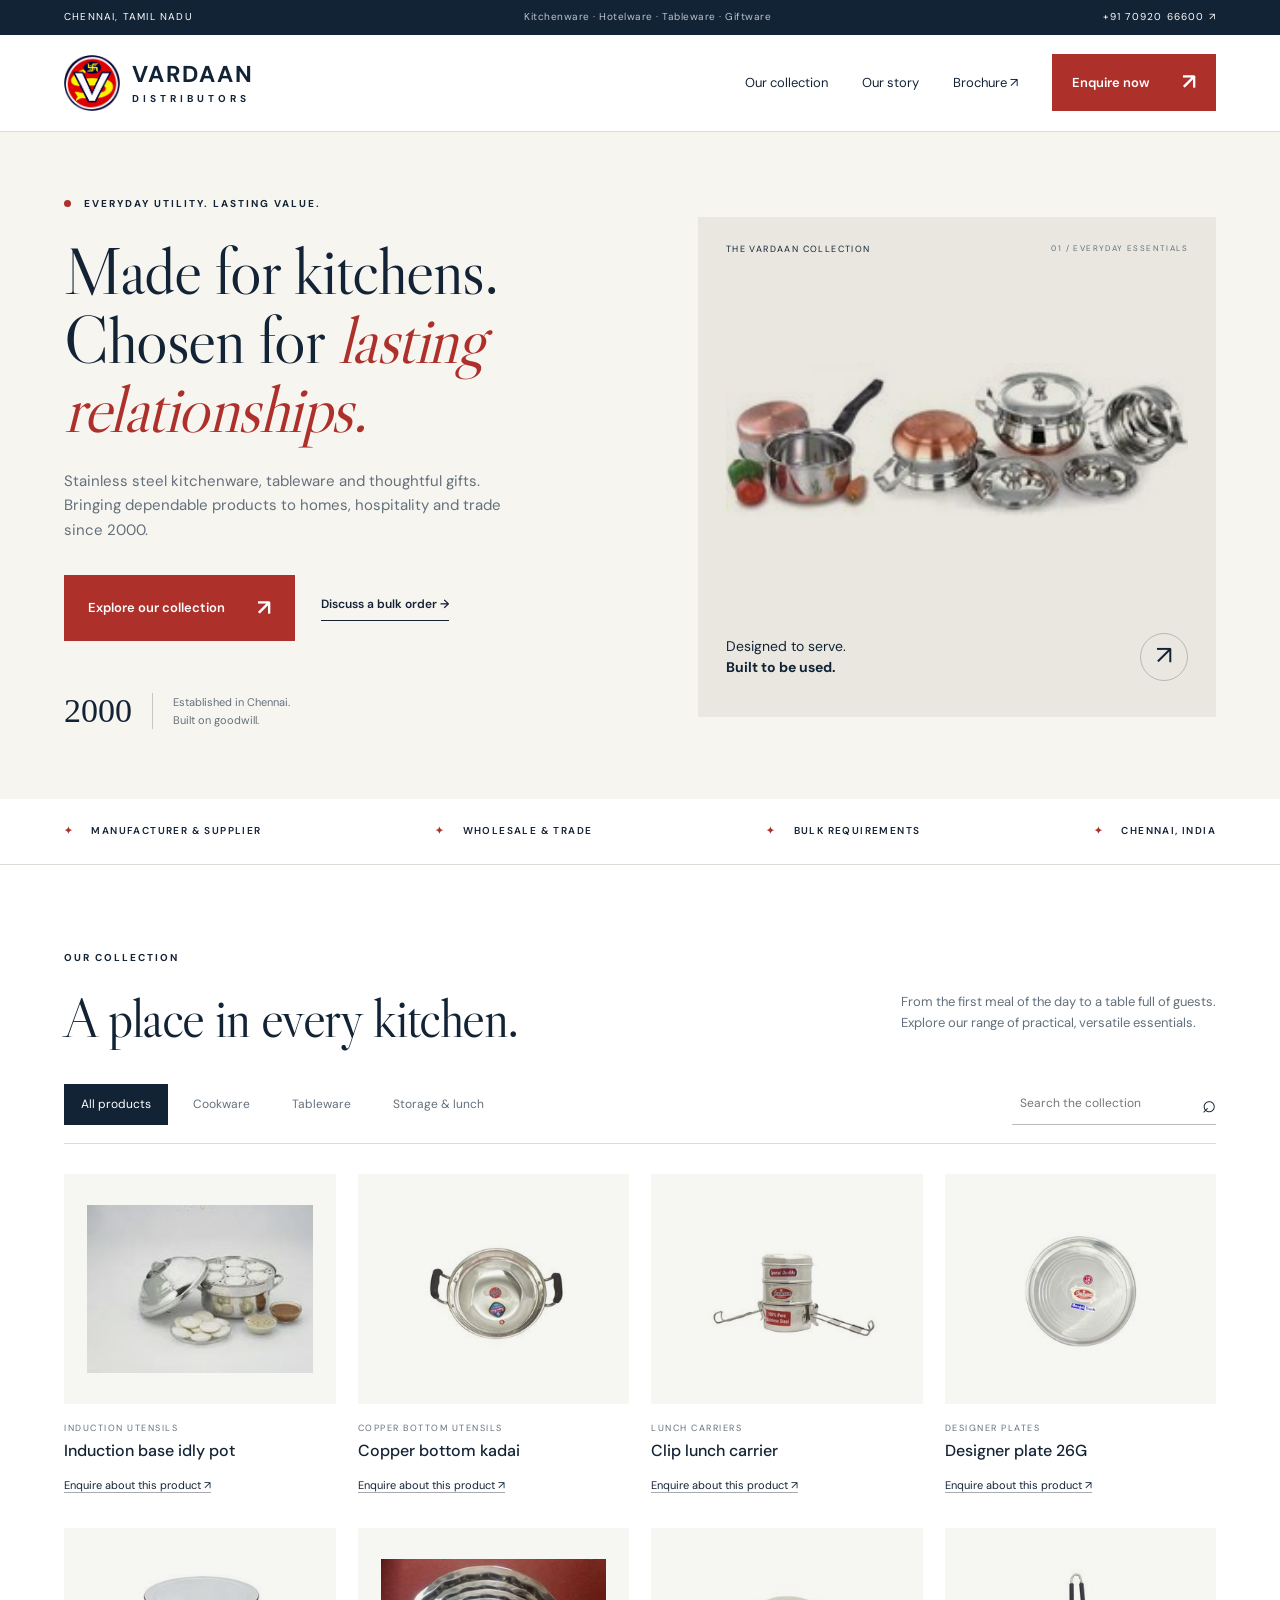
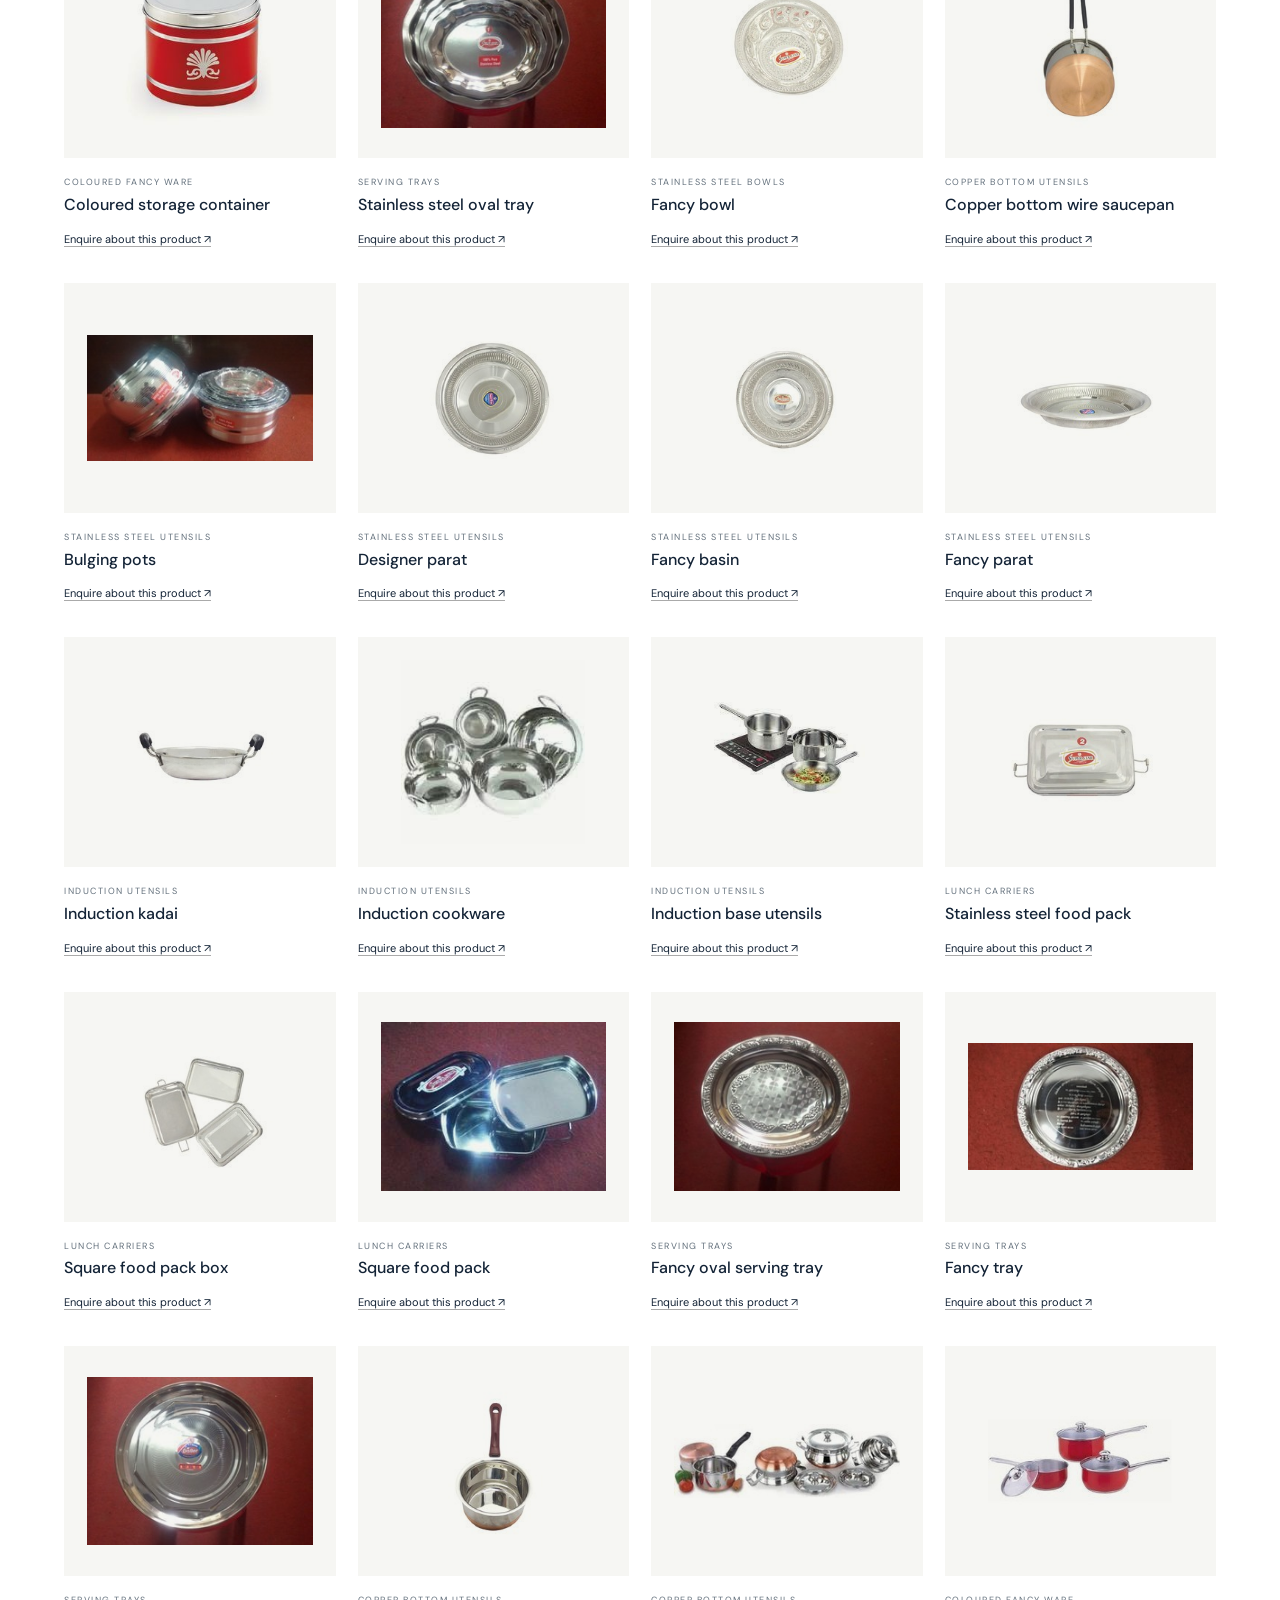
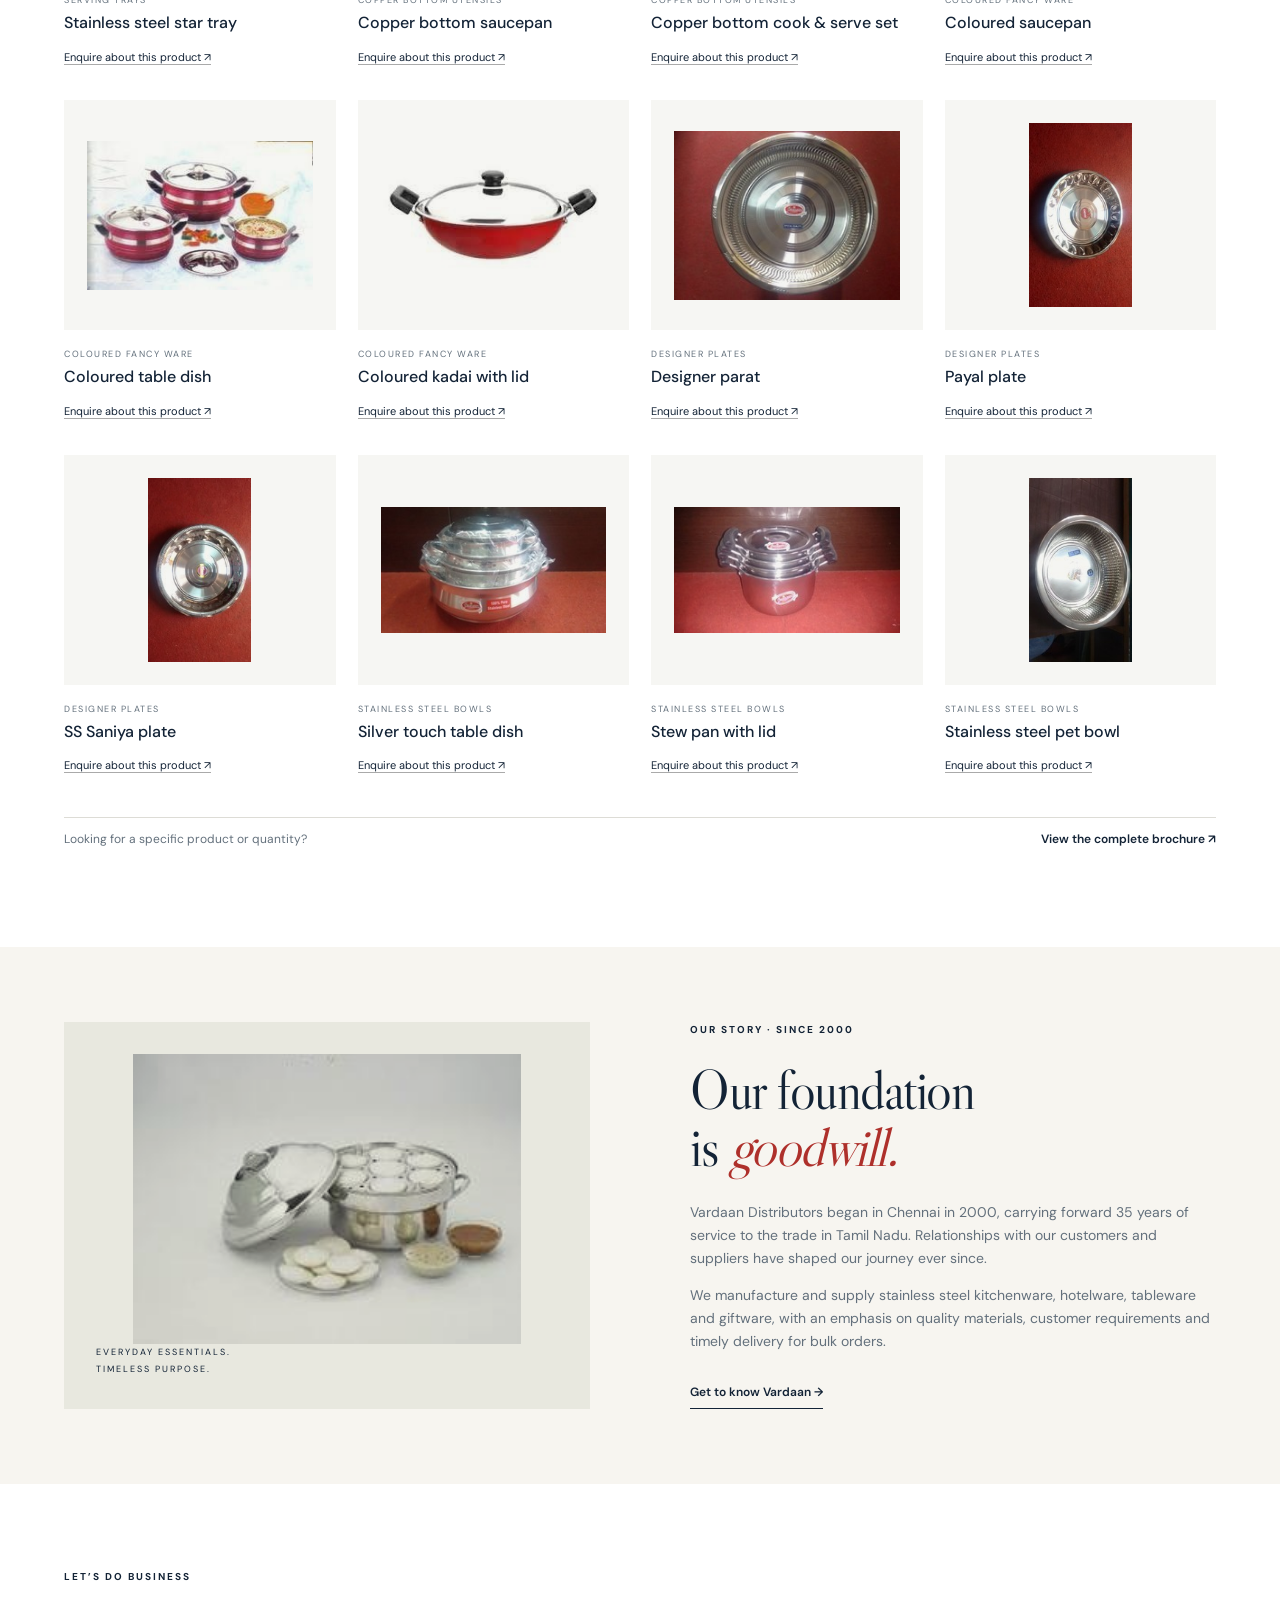
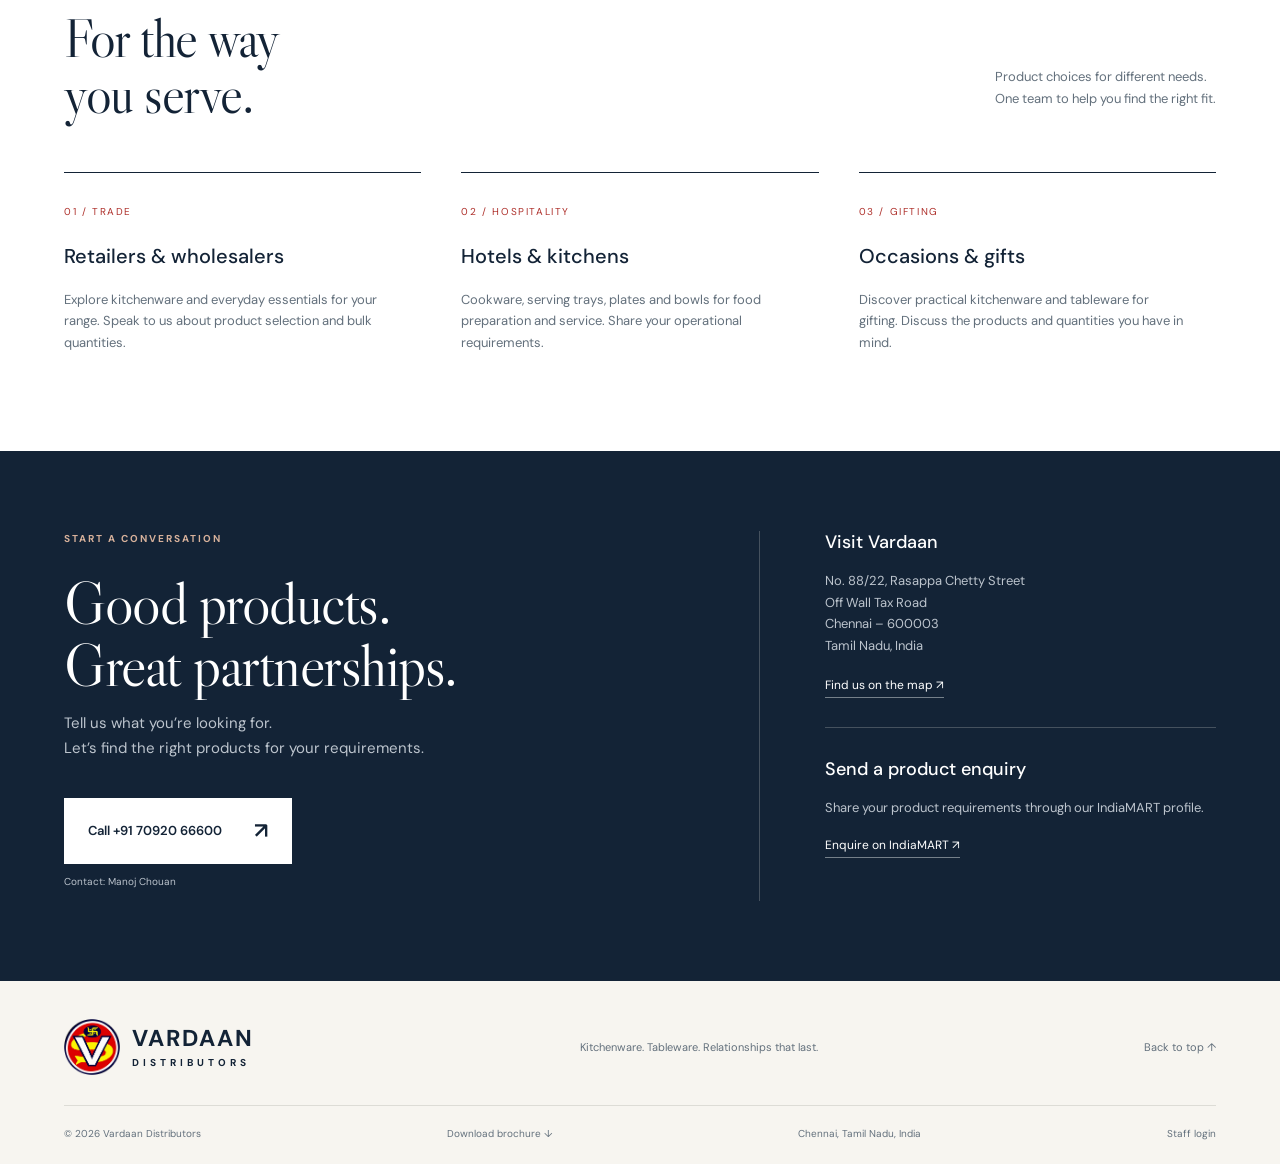
==== commit dcb4e956: "Add staff product administration page" ====
--- a/index.html
+++ b/index.html
@@ -8,4 +8,4 @@
 <section class="about" id="about"><div class="wrap about-grid"><div class="story-image"><img src="assets/product-3-2.jpg" alt="Stainless steel idly pot with plates"><span>EVERYDAY ESSENTIALS.<br>TIMELESS PURPOSE.</span></div><div class="story-copy"><p class="eyebrow">OUR STORY · SINCE 2000</p><h2>Our foundation<br>is <em>goodwill.</em></h2><p>Vardaan Distributors began in Chennai in 2000, carrying forward 35 years of service to the trade in Tamil Nadu. Relationships with our customers and suppliers have shaped our journey ever since.</p><p>We manufacture and supply stainless steel kitchenware, hotelware, tableware and giftware, with an emphasis on quality materials, customer requirements and timely delivery for bulk orders.</p><a class="text-link" href="#contact">Get to know Vardaan →</a></div></div></section>
 <section class="section wrap trade"><p class="eyebrow">LET’S DO BUSINESS</p><div class="section-head"><h2>For the way<br>you serve.</h2><p>Product choices for different needs.<br>One team to help you find the right fit.</p></div><div class="trade-grid"><article><span>01 / TRADE</span><h3>Retailers & wholesalers</h3><p>Explore kitchenware and everyday essentials for your range. Speak to us about product selection and bulk quantities.</p></article><article><span>02 / HOSPITALITY</span><h3>Hotels & kitchens</h3><p>Cookware, serving trays, plates and bowls for food preparation and service. Share your operational requirements.</p></article><article><span>03 / GIFTING</span><h3>Occasions & gifts</h3><p>Discover practical kitchenware and tableware for gifting. Discuss the products and quantities you have in mind.</p></article></div></section>
 <section class="contact" id="contact"><div class="wrap contact-grid"><div><p class="eyebrow">START A CONVERSATION</p><h2>Good products.<br>Great partnerships.</h2><p>Tell us what you’re looking for.<br>Let’s find the right products for your requirements.</p><a class="button light" href="tel:+917092066600">Call +91 70920 66600 <span>↗</span></a><p class="contact-small">Contact: Manoj Chouan</p></div><div class="contact-card"><h3>Visit Vardaan</h3><address>No. 88/22, Rasappa Chetty Street<br>Off Wall Tax Road<br>Chennai – 600003<br>Tamil Nadu, India</address><a href="https://www.google.com/maps/search/?api=1&query=88%2F22%20Rasappa%20Chetty%20Street%20Chennai%20600003" target="_blank" rel="noopener">Find us on the map ↗</a><div class="contact-divider"></div><h3>Send a product enquiry</h3><p>Share your product requirements through our IndiaMART profile.</p><a href="https://www.indiamart.com/vardaandistributors/" target="_blank" rel="noopener">Enquire on IndiaMART ↗</a></div></div></section></main>
-<footer><div class="wrap footer-top"><a class="brand" href="#"><img src="assets/vardaan-emblem.png" alt="Vardaan logo" width="55" height="55"><span>VARDAAN<small>DISTRIBUTORS</small></span></a><p>Kitchenware. Tableware. Relationships that last.</p><a href="#">Back to top ↑</a></div><div class="wrap footer-bottom"><span>© <span id="year">2026</span> Vardaan Distributors</span><a href="assets/vardaan-brochure.pdf" download>Download brochure ↓</a><span>Chennai, Tamil Nadu, India</span></div></footer></body></html>
+<footer><div class="wrap footer-top"><a class="brand" href="#"><img src="assets/vardaan-emblem.png" alt="Vardaan logo" width="55" height="55"><span>VARDAAN<small>DISTRIBUTORS</small></span></a><p>Kitchenware. Tableware. Relationships that last.</p><a href="#">Back to top ↑</a></div><div class="wrap footer-bottom"><span>© <span id="year">2026</span> Vardaan Distributors</span><a href="assets/vardaan-brochure.pdf" download>Download brochure ↓</a><span>Chennai, Tamil Nadu, India</span><a href="admin/">Staff login</a></div></footer></body></html>
--- a/styles.css
+++ b/styles.css
@@ -2,3 +2,4 @@
 :root{--navy:#132336;--red:#ae302b;--cream:#f7f5f0;--muted:#63707c;--line:#dddcd6}*{box-sizing:border-box}html{scroll-behavior:smooth;scroll-padding-top:100px}body{margin:0;color:var(--navy);font:15px/1.65 'DM Sans',sans-serif;background:#fff}a{color:inherit;text-decoration:none}button,input{font:inherit}button,a,input{touch-action:manipulation}a:hover{text-decoration:underline}button:focus-visible,a:focus-visible,input:focus-visible{outline:3px solid #cb7a37;outline-offset:5px}.wrap{width:min(1240px,90%);margin:auto}.topbar{background:var(--navy);color:#fff;font-size:10px;letter-spacing:1.2px;padding:9px 0}.topbar .wrap{display:flex;justify-content:space-between}.topbar span{color:#bbc3ce;letter-spacing:.5px}header{position:sticky;top:0;z-index:10;background:#fff;border-bottom:1px solid var(--line)}.nav{height:96px;display:flex;align-items:center;justify-content:space-between}.brand{display:flex;gap:12px;align-items:center;font-size:23px;font-weight:700;letter-spacing:2px;line-height:1.15}.brand img{object-fit:contain;width:56px;height:56px}.brand small{display:block;font-size:10px;letter-spacing:4px;margin-top:6px}.nav nav{display:flex;align-items:center;gap:34px;font-size:13px}.button{display:inline-flex;align-items:center;justify-content:space-between;gap:32px;background:var(--red);color:#fff;padding:15px 24px;font-size:13px;font-weight:600}.button:hover{background:#8e2522;text-decoration:none}.button span{font-size:22px}.button.small{padding:10px 20px}.menu{display:none}.hero{background:var(--cream);padding:64px 0 60px}.hero-grid{display:grid;grid-template-columns:1.1fr 1fr;gap:64px;align-items:center}.eyebrow{font-size:10px;font-weight:700;letter-spacing:2px;margin:0 0 24px}.eyebrow>span{display:inline-block;background:var(--red);width:7px;height:7px;border-radius:50%;margin-right:9px}h1,h2{font-family:'Libre Caslon Display',Georgia,serif;font-weight:400;line-height:1.04;letter-spacing:-1.5px}h1{font-size:clamp(48px,5.2vw,76px);margin:0 0 25px}em{color:var(--red);font-weight:400}.intro{max-width:440px;color:var(--muted);font-size:15px}.actions{display:flex;align-items:center;gap:26px;margin-top:32px}.text-link{font-size:12px;font-weight:600;border-bottom:1px solid;padding-bottom:5px}.hero-note{display:flex;align-items:center;gap:20px;margin-top:42px}.hero-note b{font-family:Georgia,serif;font-size:34px;font-weight:400}.hero-note span{border-left:1px solid #c8c9c6;padding-left:20px;font-size:11px;color:var(--muted)}.hero-art{min-height:500px;background:#e9e7df;position:relative;padding:25px 28px;display:flex;flex-direction:column;justify-content:space-between;overflow:hidden}.art-label{font-size:9px;letter-spacing:1.4px;display:flex;justify-content:space-between;gap:20px}.art-label span{font-size:8px;color:var(--muted)}.hero-product{width:100%;height:335px;object-fit:contain;mix-blend-mode:multiply}.art-bottom{display:flex;justify-content:space-between;align-items:center}.art-bottom p{font-size:14px;line-height:1.5}.art-bottom a{border:1px solid #b7b9b4;border-radius:50%;font-size:26px;width:48px;height:48px;text-align:center}.values{border-bottom:1px solid var(--line)}.values .wrap{display:flex;justify-content:space-between;padding:24px 0;font-size:10px;font-weight:600;letter-spacing:1.4px}.values span:before{content:'✦';color:var(--red);margin-right:18px}.section{padding-top:85px;padding-bottom:85px}h2{font-size:54px;margin:0}h3{font-size:20px;line-height:1.3;font-weight:500}.section-head{display:flex;justify-content:space-between;align-items:end;gap:30px;margin-bottom:38px}.section-head p:not(.eyebrow){color:var(--muted);font-size:13px}.catalog-tools{display:flex;justify-content:space-between;gap:20px;margin-bottom:30px;border-bottom:1px solid var(--line);padding-bottom:18px}.filters{display:flex;gap:8px;flex-wrap:wrap}.filters button{border:0;background:transparent;color:var(--muted);padding:9px 17px;cursor:pointer;font-size:12px}.filters button.active{background:var(--navy);color:#fff}.search{display:flex;align-items:center;border-bottom:1px solid #bbb}.search input{border:0;padding:8px;background:none;width:190px;font-size:12px}.search span{font-size:24px}.products{display:grid;grid-template-columns:repeat(4,1fr);gap:32px 22px}.product-image{background:#f6f6f3;height:230px;display:flex;align-items:center;justify-content:center;padding:23px;position:relative}.product-image img{height:100%;width:100%;object-fit:contain;mix-blend-mode:multiply;transition:transform .25s}.product:hover img{transform:scale(1.05)}.product .category{font-size:9px;letter-spacing:1.5px;color:var(--muted);margin:17px 0 5px}.product h3{font-size:16px;margin:0 0 10px}.product>a{font-size:11px;border-bottom:1px solid #aaa}.catalog-foot{border-top:1px solid var(--line);margin-top:40px;display:flex;justify-content:space-between;align-items:center;font-size:12px}.catalog-foot p{color:var(--muted)}.catalog-foot a{font-weight:600}.about{background:var(--cream);padding:75px 0}.about-grid{display:grid;grid-template-columns:1fr 1fr;gap:100px;align-items:center}.story-image{background:#e8e8df;padding:32px;min-height:380px;display:flex;flex-direction:column;justify-content:space-between}.story-image img{width:100%;height:290px;object-fit:contain;mix-blend-mode:multiply}.story-image span{font-size:9px;letter-spacing:2px;line-height:1.8}.story-copy h2{margin-bottom:26px}.story-copy>p:not(.eyebrow){font-size:14px;color:var(--muted)}.story-copy .text-link{display:inline-block;margin-top:16px}.trade-grid{display:grid;grid-template-columns:repeat(3,1fr);gap:40px;margin-top:50px}.trade-grid article{border-top:1px solid var(--navy);padding-top:25px}.trade-grid article>span{font-size:10px;letter-spacing:1.6px;color:var(--red)}.trade-grid p{color:var(--muted);font-size:13px;max-width:330px}.contact{background:var(--navy);color:white;padding:80px 0}.contact-grid{display:grid;grid-template-columns:1.3fr 1fr;gap:100px}.contact .eyebrow{color:#d7b19b}.contact h2{font-size:60px}.contact p{color:#bcc4cd}.contact .button{margin-top:22px}.button.light{background:#fff;color:var(--navy)}.button.light:hover{background:#e9e7df}.contact-small{font-size:10px}.contact-card{border-left:1px solid #45515e;padding-left:65px}.contact-card h3{font-size:18px;margin:0 0 16px}.contact-card address{font-style:normal;color:#bcc4cd;font-size:13px;margin-bottom:16px}.contact-card a{font-size:12px;border-bottom:1px solid #75808a;padding-bottom:4px}.contact-divider{height:1px;background:#45515e;margin:30px 0}.contact-card p{font-size:13px}footer{background:var(--cream);padding:38px 0 22px}.footer-top{display:flex;align-items:center;justify-content:space-between;gap:25px;padding-bottom:30px}.footer-top p,.footer-top>a:last-child{font-size:11px;color:var(--muted)}.footer-bottom{border-top:1px solid var(--line);padding-top:20px;display:flex;justify-content:space-between;font-size:10px;color:var(--muted)}.skip{position:absolute;top:-100px;background:white;padding:12px;z-index:30}.skip:focus{top:0}.sr-only{position:absolute;width:1px;height:1px;overflow:hidden;clip-path:inset(50%)}
 @media(min-width:1500px){.hero{padding:80px 0}}@media(max-width:1000px){.hero-grid{gap:30px}.hero-art{min-height:430px}.hero-product{height:270px}.actions{align-items:start;flex-direction:column;gap:18px}.about-grid,.contact-grid{gap:45px}.products{grid-template-columns:repeat(3,1fr)}.contact-card{padding-left:35px}.values span:before{margin-right:8px}.art-label span{display:none}}
 @media(max-width:700px){html{scroll-padding-top:85px}.topbar span{display:none}.topbar{font-size:9px}.nav{height:80px}.brand{font-size:20px}.brand img{width:48px;height:48px}.menu{display:block;border:1px solid var(--line);background:#fff;font-size:22px;padding:4px 12px}.nav nav{display:none;position:absolute;top:80px;left:0;right:0;background:white;padding:25px 5%;border-bottom:1px solid var(--line);align-items:stretch;gap:20px}.nav nav.open{display:flex;flex-direction:column}.hero{padding:40px 0}.hero-grid,.about-grid,.contact-grid{grid-template-columns:1fr}.hero-grid{gap:35px}h1{font-size:52px}.hero-art{min-height:380px}.hero-product{height:260px}.hero-note{margin-top:25px}.actions{flex-direction:row;flex-wrap:wrap;align-items:center;gap:20px}.values .wrap{display:grid;grid-template-columns:1fr 1fr;gap:17px;font-size:8px;letter-spacing:.8px}.section{padding-top:55px;padding-bottom:55px}.section-head{display:block}.section-head p:not(.eyebrow){margin-top:20px}h2{font-size:44px}.catalog-tools{flex-direction:column}.filters{gap:0}.filters button{padding:8px 12px;font-size:11px}.search input{width:100%}.search{width:100%}.products{grid-template-columns:repeat(2,1fr);gap:25px 15px}.product-image{height:165px;padding:14px}.product h3{font-size:14px}.product .category{font-size:8px}.catalog-foot{align-items:start;flex-direction:column;gap:8px;padding-top:12px}.about{padding:45px 0}.about-grid{gap:35px}.story-image{min-height:300px}.story-image img{height:240px}.trade-grid{grid-template-columns:1fr;gap:25px;margin-top:35px}.trade-grid p{max-width:none}.contact{padding:55px 0}.contact h2{font-size:46px}.contact-card{border-left:0;border-top:1px solid #45515e;padding:30px 0 0}.footer-top{align-items:start;flex-direction:column;gap:12px}.footer-bottom{flex-wrap:wrap;gap:12px}.footer-bottom span:last-child{width:100%}}@media(prefers-reduced-motion:reduce){html{scroll-behavior:auto}*{transition:none!important}}
+.product-description{color:var(--muted);font-size:12px;white-space:pre-line;margin:0 0 10px}
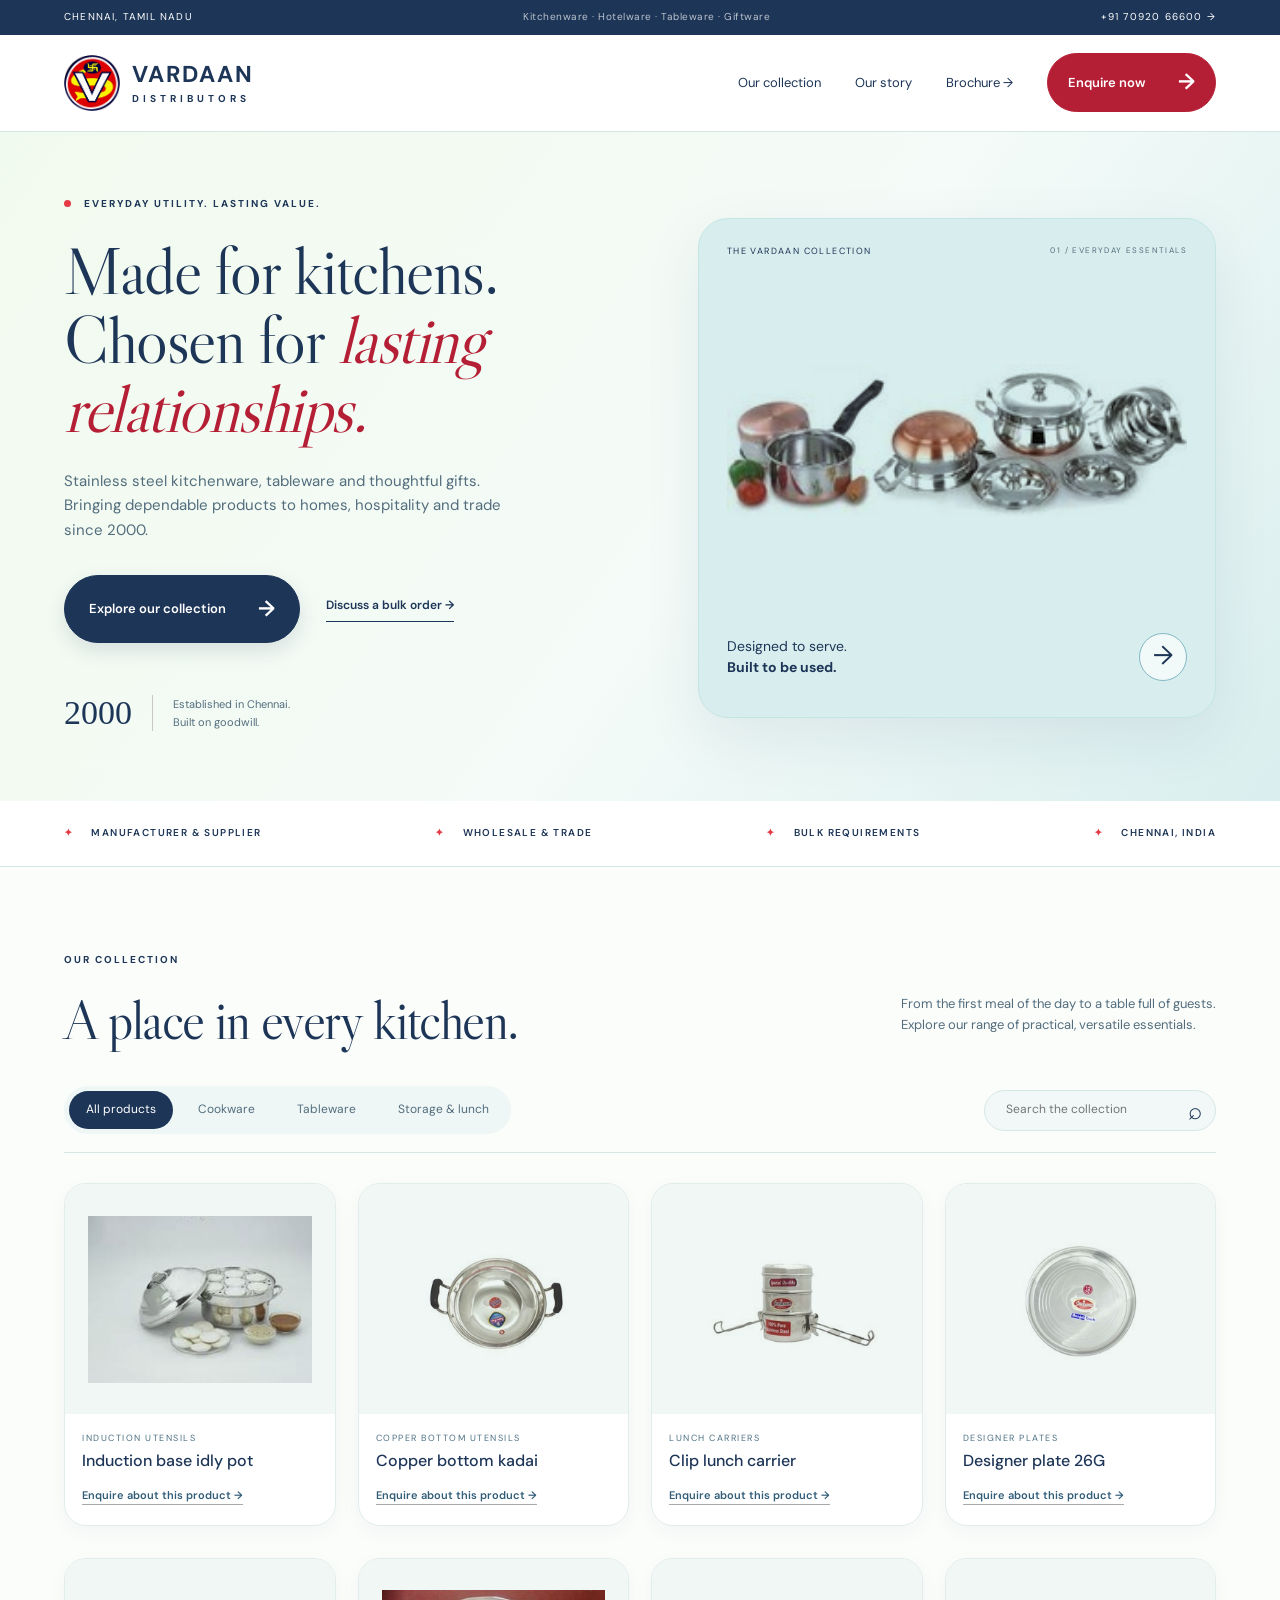
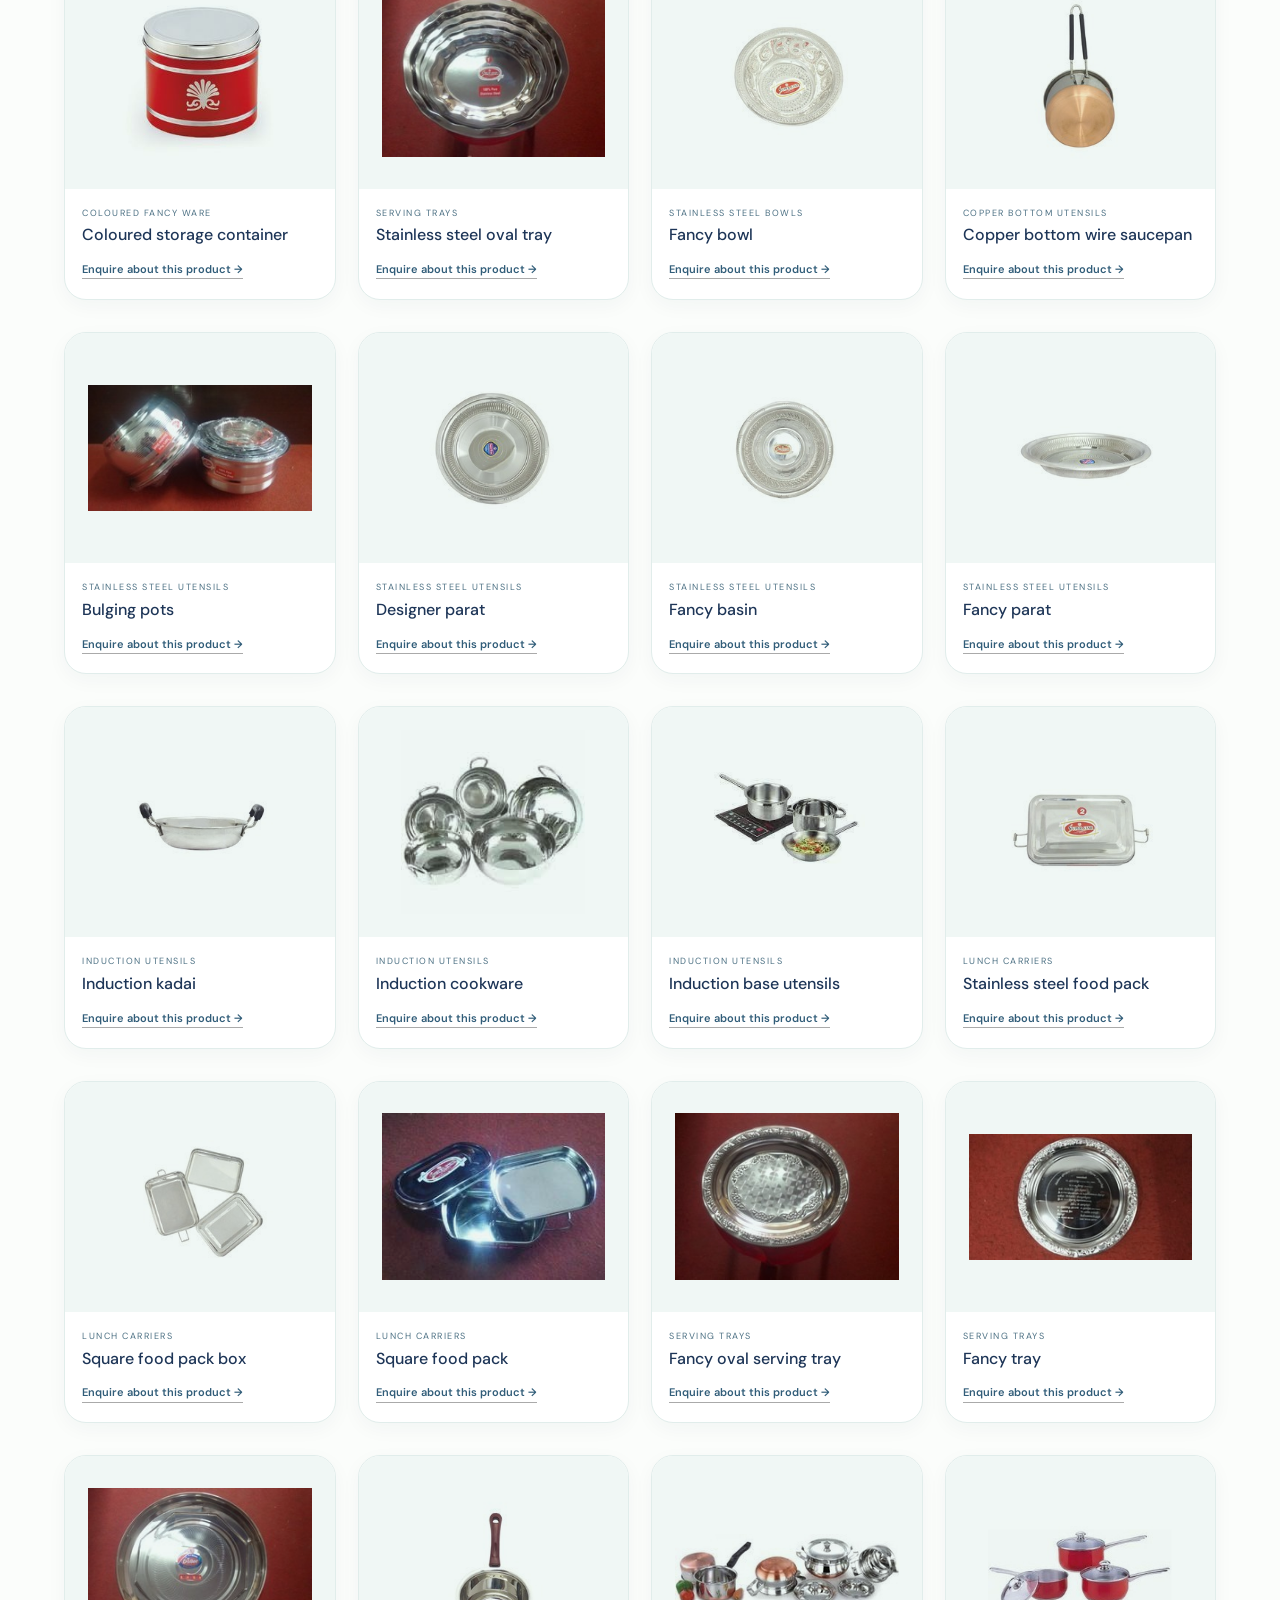
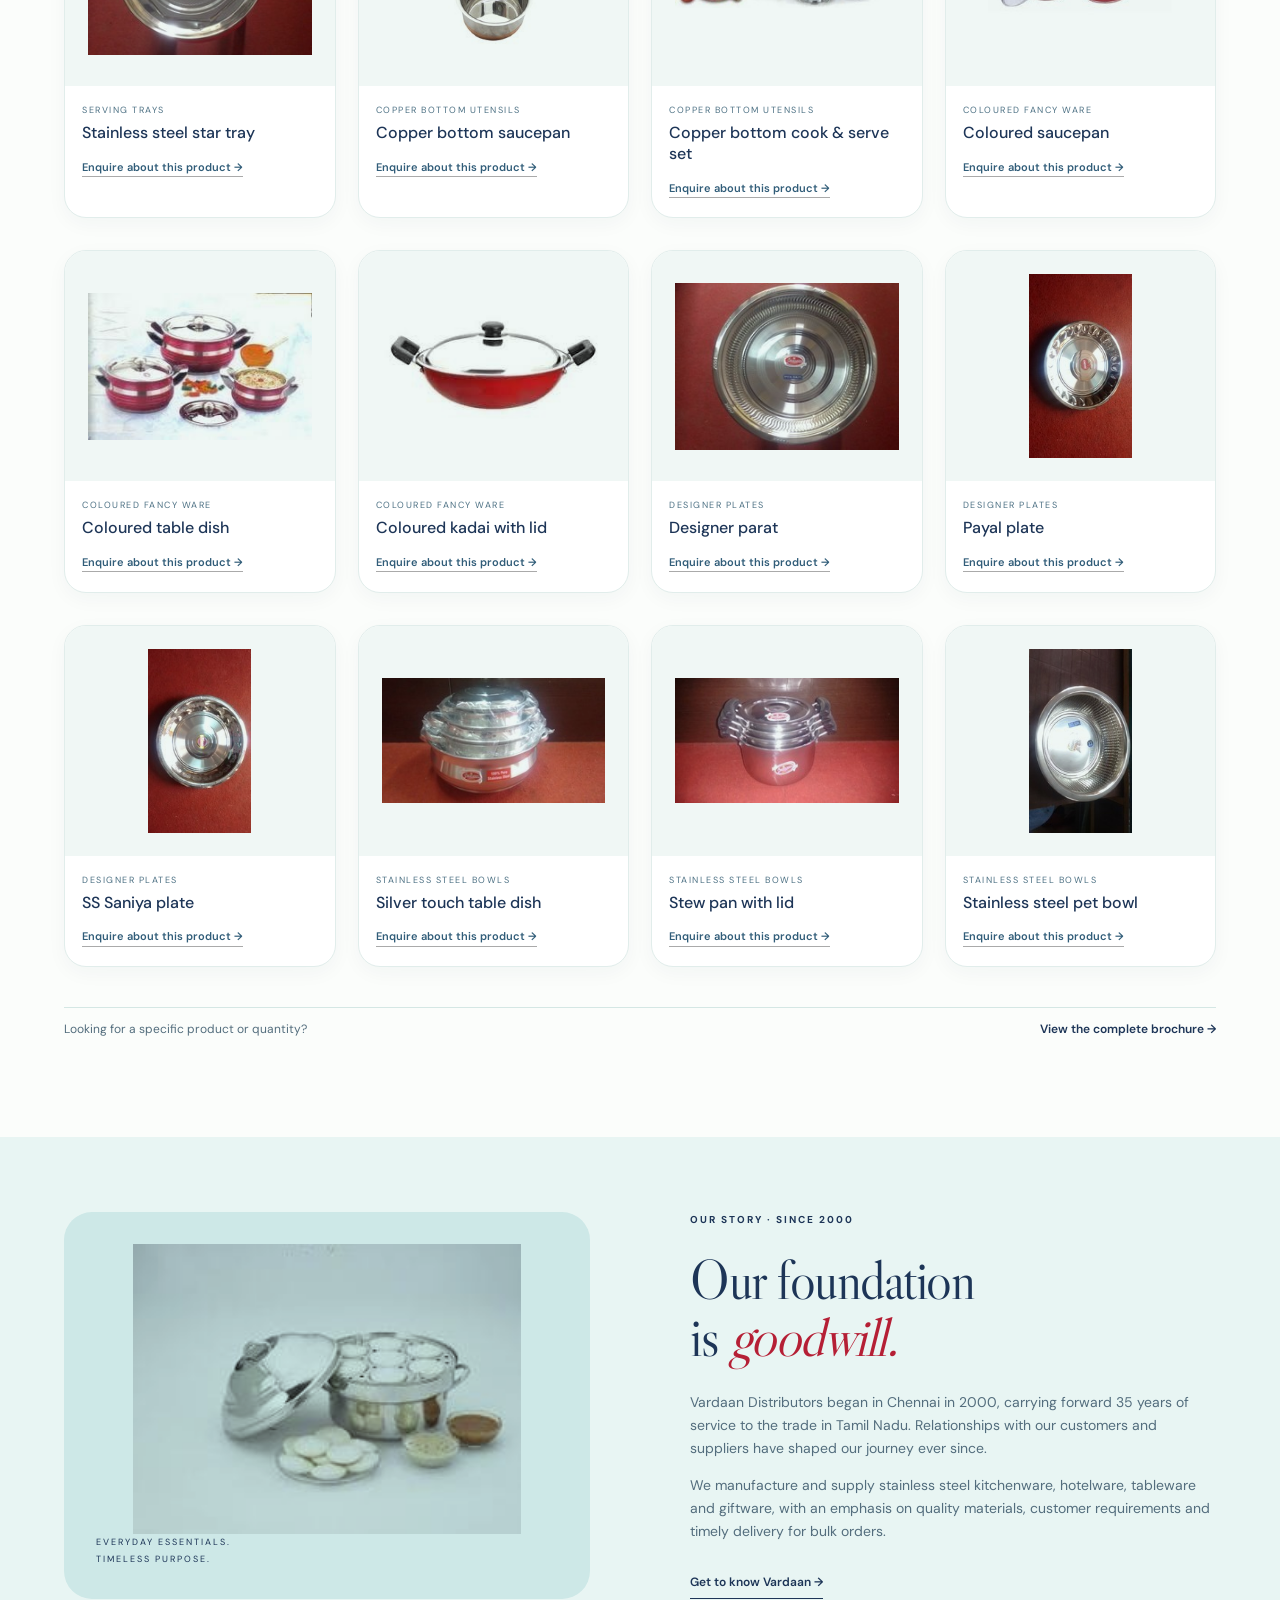
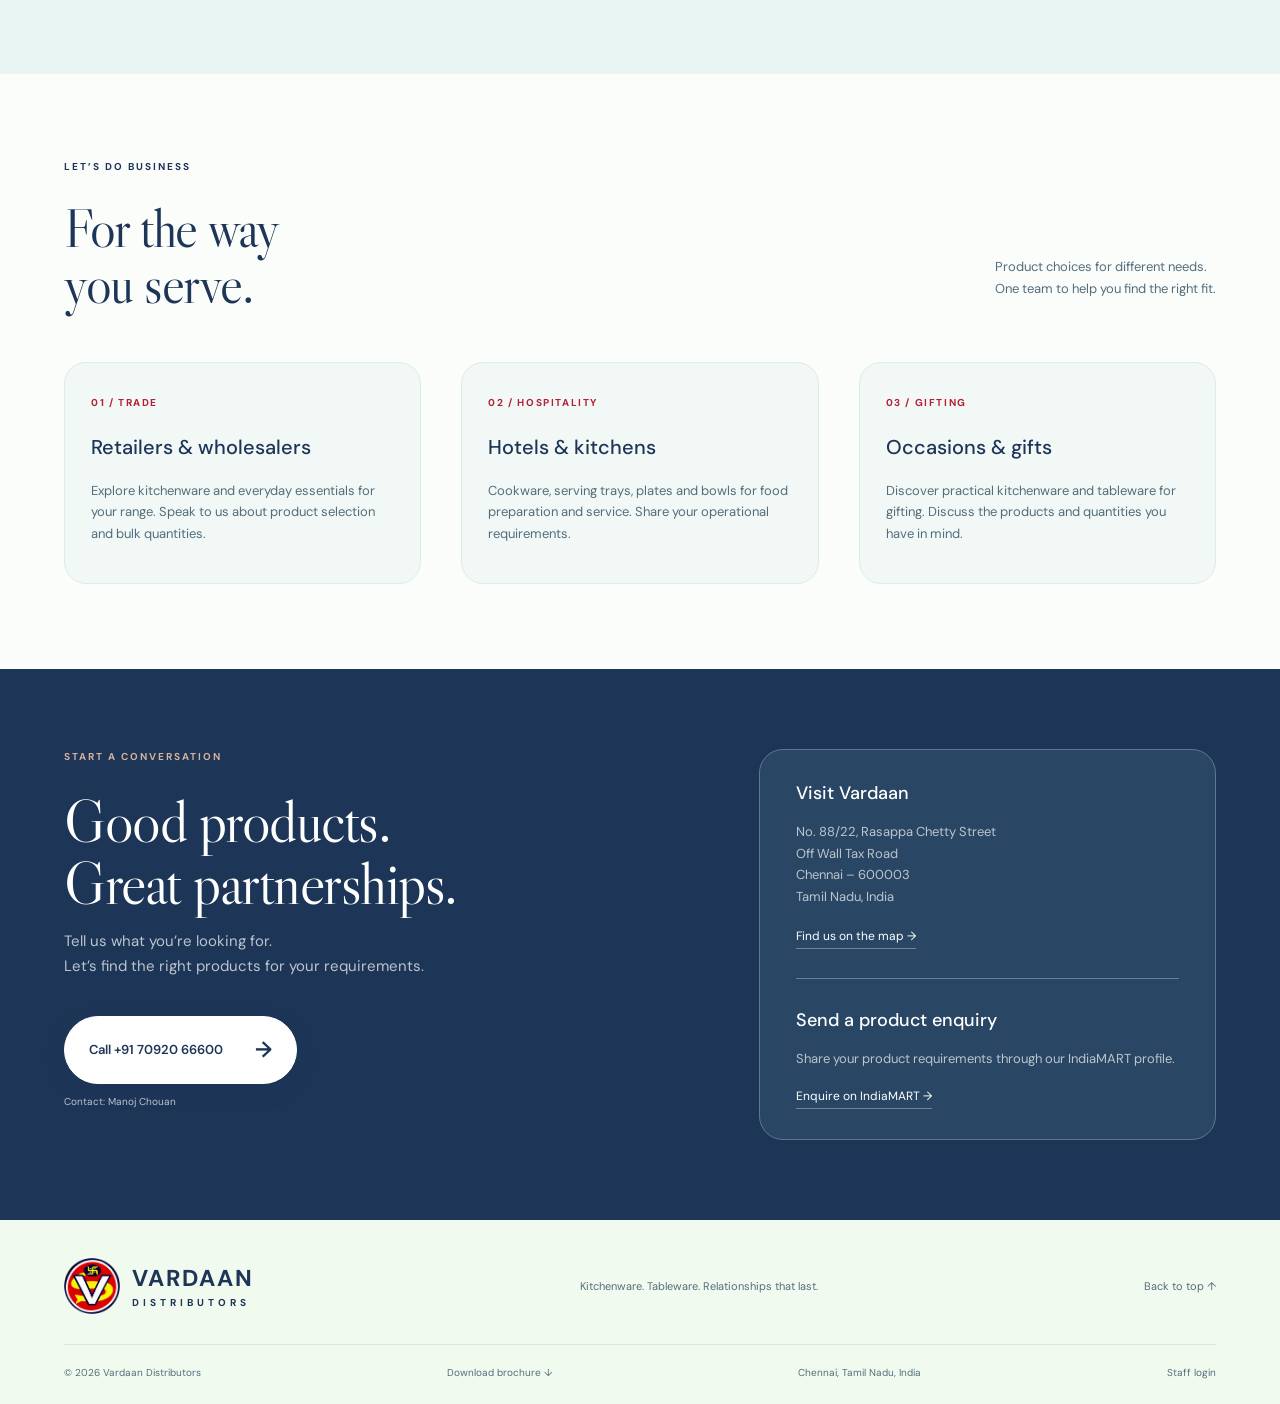
==== commit 271578b2: "Refresh public and admin interfaces with Vardaan palette" ====
--- a/index.html
+++ b/index.html
@@ -1,11 +1,11 @@
 <!doctype html>
 <html lang="en"><head><meta charset="utf-8"><meta name="viewport" content="width=device-width, initial-scale=1"><title>Vardaan Distributors | Stainless Steel Kitchenware, Chennai</title><meta name="description" content="Discover stainless steel kitchenware, hotelware, tableware and giftware from Vardaan Distributors, Chennai. Established in 2000. Enquire for bulk requirements."><meta name="theme-color" content="#101e30"><link rel="icon" href="assets/vardaan-emblem.png"><link rel="stylesheet" href="styles.css"><script src="app.js" defer></script></head>
-<body><a class="skip" href="#main">Skip to content</a><div class="topbar"><div class="wrap">CHENNAI, TAMIL NADU <span>Kitchenware · Hotelware · Tableware · Giftware</span><a href="tel:+917092066600">+91 70920 66600 ↗</a></div></div>
-<header><div class="wrap nav"><a class="brand" href="#"><img src="assets/vardaan-emblem.png" alt="Vardaan logo" width="55" height="55"><span>VARDAAN<small>DISTRIBUTORS</small></span></a><button class="menu" aria-label="Toggle navigation" aria-expanded="false" aria-controls="navigation">☰</button><nav id="navigation" aria-label="Main navigation"><a href="#collection">Our collection</a><a href="#about">Our story</a><a href="assets/vardaan-brochure.pdf" target="_blank" rel="noopener">Brochure ↗</a><a class="button small" href="#contact">Enquire now <span>↗</span></a></nav></div></header>
-<main id="main"><section class="hero"><div class="wrap hero-grid"><div class="hero-copy"><p class="eyebrow"><span></span> EVERYDAY UTILITY. LASTING VALUE.</p><h1>Made for kitchens.<br>Chosen for <em>lasting<br>relationships.</em></h1><p class="intro">Stainless steel kitchenware, tableware and thoughtful gifts. Bringing dependable products to homes, hospitality and trade since 2000.</p><div class="actions"><a class="button" href="#collection">Explore our collection <span>↗</span></a><a class="text-link" href="#contact">Discuss a bulk order →</a></div><div class="hero-note"><b>2000</b><span>Established in Chennai.<br>Built on goodwill.</span></div></div><div class="hero-art"><div class="art-label">THE VARDAAN COLLECTION <span>01 / EVERYDAY ESSENTIALS</span></div><img class="hero-product" src="assets/product-6-3.jpg" alt="Vardaan stainless steel copper bottom cookware collection"><div class="art-bottom"><p>Designed to serve.<br><b>Built to be used.</b></p><a href="#collection" aria-label="Explore cookware">↗</a></div></div></div></section>
+<body><a class="skip" href="#main">Skip to content</a><div class="topbar"><div class="wrap">CHENNAI, TAMIL NADU <span>Kitchenware · Hotelware · Tableware · Giftware</span><a href="tel:+917092066600">+91 70920 66600 →</a></div></div>
+<header><div class="wrap nav"><a class="brand" href="#"><img src="assets/vardaan-emblem.png" alt="Vardaan logo" width="55" height="55"><span>VARDAAN<small>DISTRIBUTORS</small></span></a><button class="menu" aria-label="Toggle navigation" aria-expanded="false" aria-controls="navigation">☰</button><nav id="navigation" aria-label="Main navigation"><a href="#collection">Our collection</a><a href="#about">Our story</a><a href="assets/vardaan-brochure.pdf" target="_blank" rel="noopener">Brochure →</a><a class="button small" href="#contact">Enquire now <span>→</span></a></nav></div></header>
+<main id="main"><section class="hero"><div class="wrap hero-grid"><div class="hero-copy"><p class="eyebrow"><span></span> EVERYDAY UTILITY. LASTING VALUE.</p><h1>Made for kitchens.<br>Chosen for <em>lasting<br>relationships.</em></h1><p class="intro">Stainless steel kitchenware, tableware and thoughtful gifts. Bringing dependable products to homes, hospitality and trade since 2000.</p><div class="actions"><a class="button" href="#collection">Explore our collection <span>→</span></a><a class="text-link" href="#contact">Discuss a bulk order →</a></div><div class="hero-note"><b>2000</b><span>Established in Chennai.<br>Built on goodwill.</span></div></div><div class="hero-art"><div class="art-label">THE VARDAAN COLLECTION <span>01 / EVERYDAY ESSENTIALS</span></div><img class="hero-product" src="assets/product-6-3.jpg" alt="Vardaan stainless steel copper bottom cookware collection"><div class="art-bottom"><p>Designed to serve.<br><b>Built to be used.</b></p><a href="#collection" aria-label="Explore cookware">→</a></div></div></div></section>
 <div class="values"><div class="wrap"><span>MANUFACTURER & SUPPLIER</span><span>WHOLESALE & TRADE</span><span>BULK REQUIREMENTS</span><span>CHENNAI, INDIA</span></div></div>
-<section class="section wrap" id="collection"><div class="section-head"><div><p class="eyebrow">OUR COLLECTION</p><h2>A place in every kitchen.</h2></div><p>From the first meal of the day to a table full of guests.<br>Explore our range of practical, versatile essentials.</p></div><div class="catalog-tools"><div class="filters" role="group" aria-label="Filter products"><button class="active" data-filter="All" aria-pressed="true">All products</button><button data-filter="Cookware" aria-pressed="false">Cookware</button><button data-filter="Tableware" aria-pressed="false">Tableware</button><button data-filter="Storage" aria-pressed="false">Storage & lunch</button></div><label class="search"><span class="sr-only">Search products</span><input id="search" type="search" placeholder="Search the collection"><span aria-hidden="true">⌕</span></label></div><p class="sr-only" id="result-count" aria-live="polite"></p><div id="products" class="products"></div><p id="empty" hidden>No products found. Try another name or category.</p><div class="catalog-foot"><p>Looking for a specific product or quantity?</p><a href="assets/vardaan-brochure.pdf" target="_blank" rel="noopener">View the complete brochure ↗</a></div></section>
+<section class="section wrap" id="collection"><div class="section-head"><div><p class="eyebrow">OUR COLLECTION</p><h2>A place in every kitchen.</h2></div><p>From the first meal of the day to a table full of guests.<br>Explore our range of practical, versatile essentials.</p></div><div class="catalog-tools"><div class="filters" role="group" aria-label="Filter products"><button class="active" data-filter="All" aria-pressed="true">All products</button><button data-filter="Cookware" aria-pressed="false">Cookware</button><button data-filter="Tableware" aria-pressed="false">Tableware</button><button data-filter="Storage" aria-pressed="false">Storage & lunch</button></div><label class="search"><span class="sr-only">Search products</span><input id="search" type="search" placeholder="Search the collection"><span aria-hidden="true">⌕</span></label></div><p class="sr-only" id="result-count" aria-live="polite"></p><div id="products" class="products"></div><p id="empty" hidden>No products found. Try another name or category.</p><div class="catalog-foot"><p>Looking for a specific product or quantity?</p><a href="assets/vardaan-brochure.pdf" target="_blank" rel="noopener">View the complete brochure →</a></div></section>
 <section class="about" id="about"><div class="wrap about-grid"><div class="story-image"><img src="assets/product-3-2.jpg" alt="Stainless steel idly pot with plates"><span>EVERYDAY ESSENTIALS.<br>TIMELESS PURPOSE.</span></div><div class="story-copy"><p class="eyebrow">OUR STORY · SINCE 2000</p><h2>Our foundation<br>is <em>goodwill.</em></h2><p>Vardaan Distributors began in Chennai in 2000, carrying forward 35 years of service to the trade in Tamil Nadu. Relationships with our customers and suppliers have shaped our journey ever since.</p><p>We manufacture and supply stainless steel kitchenware, hotelware, tableware and giftware, with an emphasis on quality materials, customer requirements and timely delivery for bulk orders.</p><a class="text-link" href="#contact">Get to know Vardaan →</a></div></div></section>
 <section class="section wrap trade"><p class="eyebrow">LET’S DO BUSINESS</p><div class="section-head"><h2>For the way<br>you serve.</h2><p>Product choices for different needs.<br>One team to help you find the right fit.</p></div><div class="trade-grid"><article><span>01 / TRADE</span><h3>Retailers & wholesalers</h3><p>Explore kitchenware and everyday essentials for your range. Speak to us about product selection and bulk quantities.</p></article><article><span>02 / HOSPITALITY</span><h3>Hotels & kitchens</h3><p>Cookware, serving trays, plates and bowls for food preparation and service. Share your operational requirements.</p></article><article><span>03 / GIFTING</span><h3>Occasions & gifts</h3><p>Discover practical kitchenware and tableware for gifting. Discuss the products and quantities you have in mind.</p></article></div></section>
-<section class="contact" id="contact"><div class="wrap contact-grid"><div><p class="eyebrow">START A CONVERSATION</p><h2>Good products.<br>Great partnerships.</h2><p>Tell us what you’re looking for.<br>Let’s find the right products for your requirements.</p><a class="button light" href="tel:+917092066600">Call +91 70920 66600 <span>↗</span></a><p class="contact-small">Contact: Manoj Chouan</p></div><div class="contact-card"><h3>Visit Vardaan</h3><address>No. 88/22, Rasappa Chetty Street<br>Off Wall Tax Road<br>Chennai – 600003<br>Tamil Nadu, India</address><a href="https://www.google.com/maps/search/?api=1&query=88%2F22%20Rasappa%20Chetty%20Street%20Chennai%20600003" target="_blank" rel="noopener">Find us on the map ↗</a><div class="contact-divider"></div><h3>Send a product enquiry</h3><p>Share your product requirements through our IndiaMART profile.</p><a href="https://www.indiamart.com/vardaandistributors/" target="_blank" rel="noopener">Enquire on IndiaMART ↗</a></div></div></section></main>
+<section class="contact" id="contact"><div class="wrap contact-grid"><div><p class="eyebrow">START A CONVERSATION</p><h2>Good products.<br>Great partnerships.</h2><p>Tell us what you’re looking for.<br>Let’s find the right products for your requirements.</p><a class="button light" href="tel:+917092066600">Call +91 70920 66600 <span>→</span></a><p class="contact-small">Contact: Manoj Chouan</p></div><div class="contact-card"><h3>Visit Vardaan</h3><address>No. 88/22, Rasappa Chetty Street<br>Off Wall Tax Road<br>Chennai – 600003<br>Tamil Nadu, India</address><a href="https://www.google.com/maps/search/?api=1&query=88%2F22%20Rasappa%20Chetty%20Street%20Chennai%20600003" target="_blank" rel="noopener">Find us on the map →</a><div class="contact-divider"></div><h3>Send a product enquiry</h3><p>Share your product requirements through our IndiaMART profile.</p><a href="https://www.indiamart.com/vardaandistributors/" target="_blank" rel="noopener">Enquire on IndiaMART →</a></div></div></section></main>
 <footer><div class="wrap footer-top"><a class="brand" href="#"><img src="assets/vardaan-emblem.png" alt="Vardaan logo" width="55" height="55"><span>VARDAAN<small>DISTRIBUTORS</small></span></a><p>Kitchenware. Tableware. Relationships that last.</p><a href="#">Back to top ↑</a></div><div class="wrap footer-bottom"><span>© <span id="year">2026</span> Vardaan Distributors</span><a href="assets/vardaan-brochure.pdf" download>Download brochure ↓</a><span>Chennai, Tamil Nadu, India</span><a href="admin/">Staff login</a></div></footer></body></html>
--- a/styles.css
+++ b/styles.css
@@ -3,3 +3,9 @@
 @media(min-width:1500px){.hero{padding:80px 0}}@media(max-width:1000px){.hero-grid{gap:30px}.hero-art{min-height:430px}.hero-product{height:270px}.actions{align-items:start;flex-direction:column;gap:18px}.about-grid,.contact-grid{gap:45px}.products{grid-template-columns:repeat(3,1fr)}.contact-card{padding-left:35px}.values span:before{margin-right:8px}.art-label span{display:none}}
 @media(max-width:700px){html{scroll-padding-top:85px}.topbar span{display:none}.topbar{font-size:9px}.nav{height:80px}.brand{font-size:20px}.brand img{width:48px;height:48px}.menu{display:block;border:1px solid var(--line);background:#fff;font-size:22px;padding:4px 12px}.nav nav{display:none;position:absolute;top:80px;left:0;right:0;background:white;padding:25px 5%;border-bottom:1px solid var(--line);align-items:stretch;gap:20px}.nav nav.open{display:flex;flex-direction:column}.hero{padding:40px 0}.hero-grid,.about-grid,.contact-grid{grid-template-columns:1fr}.hero-grid{gap:35px}h1{font-size:52px}.hero-art{min-height:380px}.hero-product{height:260px}.hero-note{margin-top:25px}.actions{flex-direction:row;flex-wrap:wrap;align-items:center;gap:20px}.values .wrap{display:grid;grid-template-columns:1fr 1fr;gap:17px;font-size:8px;letter-spacing:.8px}.section{padding-top:55px;padding-bottom:55px}.section-head{display:block}.section-head p:not(.eyebrow){margin-top:20px}h2{font-size:44px}.catalog-tools{flex-direction:column}.filters{gap:0}.filters button{padding:8px 12px;font-size:11px}.search input{width:100%}.search{width:100%}.products{grid-template-columns:repeat(2,1fr);gap:25px 15px}.product-image{height:165px;padding:14px}.product h3{font-size:14px}.product .category{font-size:8px}.catalog-foot{align-items:start;flex-direction:column;gap:8px;padding-top:12px}.about{padding:45px 0}.about-grid{gap:35px}.story-image{min-height:300px}.story-image img{height:240px}.trade-grid{grid-template-columns:1fr;gap:25px;margin-top:35px}.trade-grid p{max-width:none}.contact{padding:55px 0}.contact h2{font-size:46px}.contact-card{border-left:0;border-top:1px solid #45515e;padding:30px 0 0}.footer-top{align-items:start;flex-direction:column;gap:12px}.footer-bottom{flex-wrap:wrap;gap:12px}.footer-bottom span:last-child{width:100%}}@media(prefers-reduced-motion:reduce){html{scroll-behavior:auto}*{transition:none!important}}
 .product-description{color:var(--muted);font-size:12px;white-space:pre-line;margin:0 0 10px}
+
+/* Vardaan colour palette */
+:root{--navy:#1d3557;--red:#b51f35;--cream:#f1faee;--muted:#536d7d;--line:#d4e7e4;--punch:#e63946;--frost:#a8dadc;--cerulean:#457b9d}
+body{background:#fbfdfb}header{background:rgba(255,255,255,.96);backdrop-filter:blur(14px)}.topbar{background:var(--navy)}.button{background:var(--navy);border:1px solid var(--navy);border-radius:999px;box-shadow:0 8px 20px rgba(29,53,87,.13);transition:transform .2s,background .2s,box-shadow .2s}.button:hover{background:#315778;box-shadow:0 12px 24px rgba(29,53,87,.2);transform:translateY(-2px)}.button.small{background:var(--punch);border-color:var(--punch);color:#1d3557;box-shadow:none}.button.small:hover{background:#c92d3b;color:white}.hero{background:linear-gradient(125deg,#f1faee 0%,#f4fbf8 56%,#d9eeee 100%)}.hero-art{background:#d8eeee;border:1px solid #c3e5e4;border-radius:30px;box-shadow:0 20px 60px rgba(29,53,87,.08)}.hero-product{mix-blend-mode:multiply}.art-bottom a{border-color:#83b8c4;background:rgba(255,255,255,.65);color:var(--navy)}.art-bottom a:hover{background:var(--navy);color:white;text-decoration:none}.values{background:#fff}.values span:before{color:var(--punch)}.eyebrow>span{background:var(--punch)}.catalog-tools{align-items:center}.filters{background:#eef7f5;padding:5px;border-radius:999px}.filters button{border-radius:999px}.filters button.active{background:var(--navy)}.search{background:#f1f8f7;border:1px solid #d6e8e6;border-radius:999px;padding:0 13px}.search input{outline:none}.product{border:1px solid #e1edeb;border-radius:22px;background:white;overflow:hidden;box-shadow:0 6px 20px rgba(29,53,87,.04);padding-bottom:18px;transition:box-shadow .2s,transform .2s}.product:hover{box-shadow:0 15px 35px rgba(29,53,87,.1);transform:translateY(-3px)}.product-image{border-radius:18px 18px 0 0;background:#f0f7f5}.product .category,.product h3,.product>a,.product-description{margin-left:17px;margin-right:17px}.product>a{display:inline-block;margin-top:2px;color:#315d79;font-weight:600}.product .category{color:#4d7184}.about{background:#e8f5f3}.story-image{border-radius:28px;background:#cde8e7;overflow:hidden}.trade-grid article{border-top:0;background:#f1f8f6;border:1px solid #dcece9;border-radius:22px;padding:26px}.trade-grid article>span{color:var(--red);font-weight:700}.contact{background:var(--navy)}.contact-card{border:1px solid #5b7891;background:#294764;border-radius:24px;padding:32px 36px}.contact-divider{background:#648198}.button.light{border-color:#fff}.footer-top .brand{color:var(--navy)}footer{background:#f1faee}.menu{border-radius:12px}.search:focus-within{outline:3px solid #457b9d;outline-offset:3px}.admin-card{border-radius:26px;box-shadow:0 18px 50px rgba(29,53,87,.08)}
+@media(max-width:700px){.filters{border-radius:18px}.catalog-tools{align-items:stretch}.contact-card{border:1px solid #5b7891;padding:28px}.product-image{border-radius:15px 15px 0 0}.product{border-radius:18px}.hero-art,.story-image{border-radius:22px}.trade-grid{gap:14px}}
+.button.small{background:#b51f35;border-color:#b51f35;color:#fff}.button.small:hover{background:#8e192c;color:#fff}
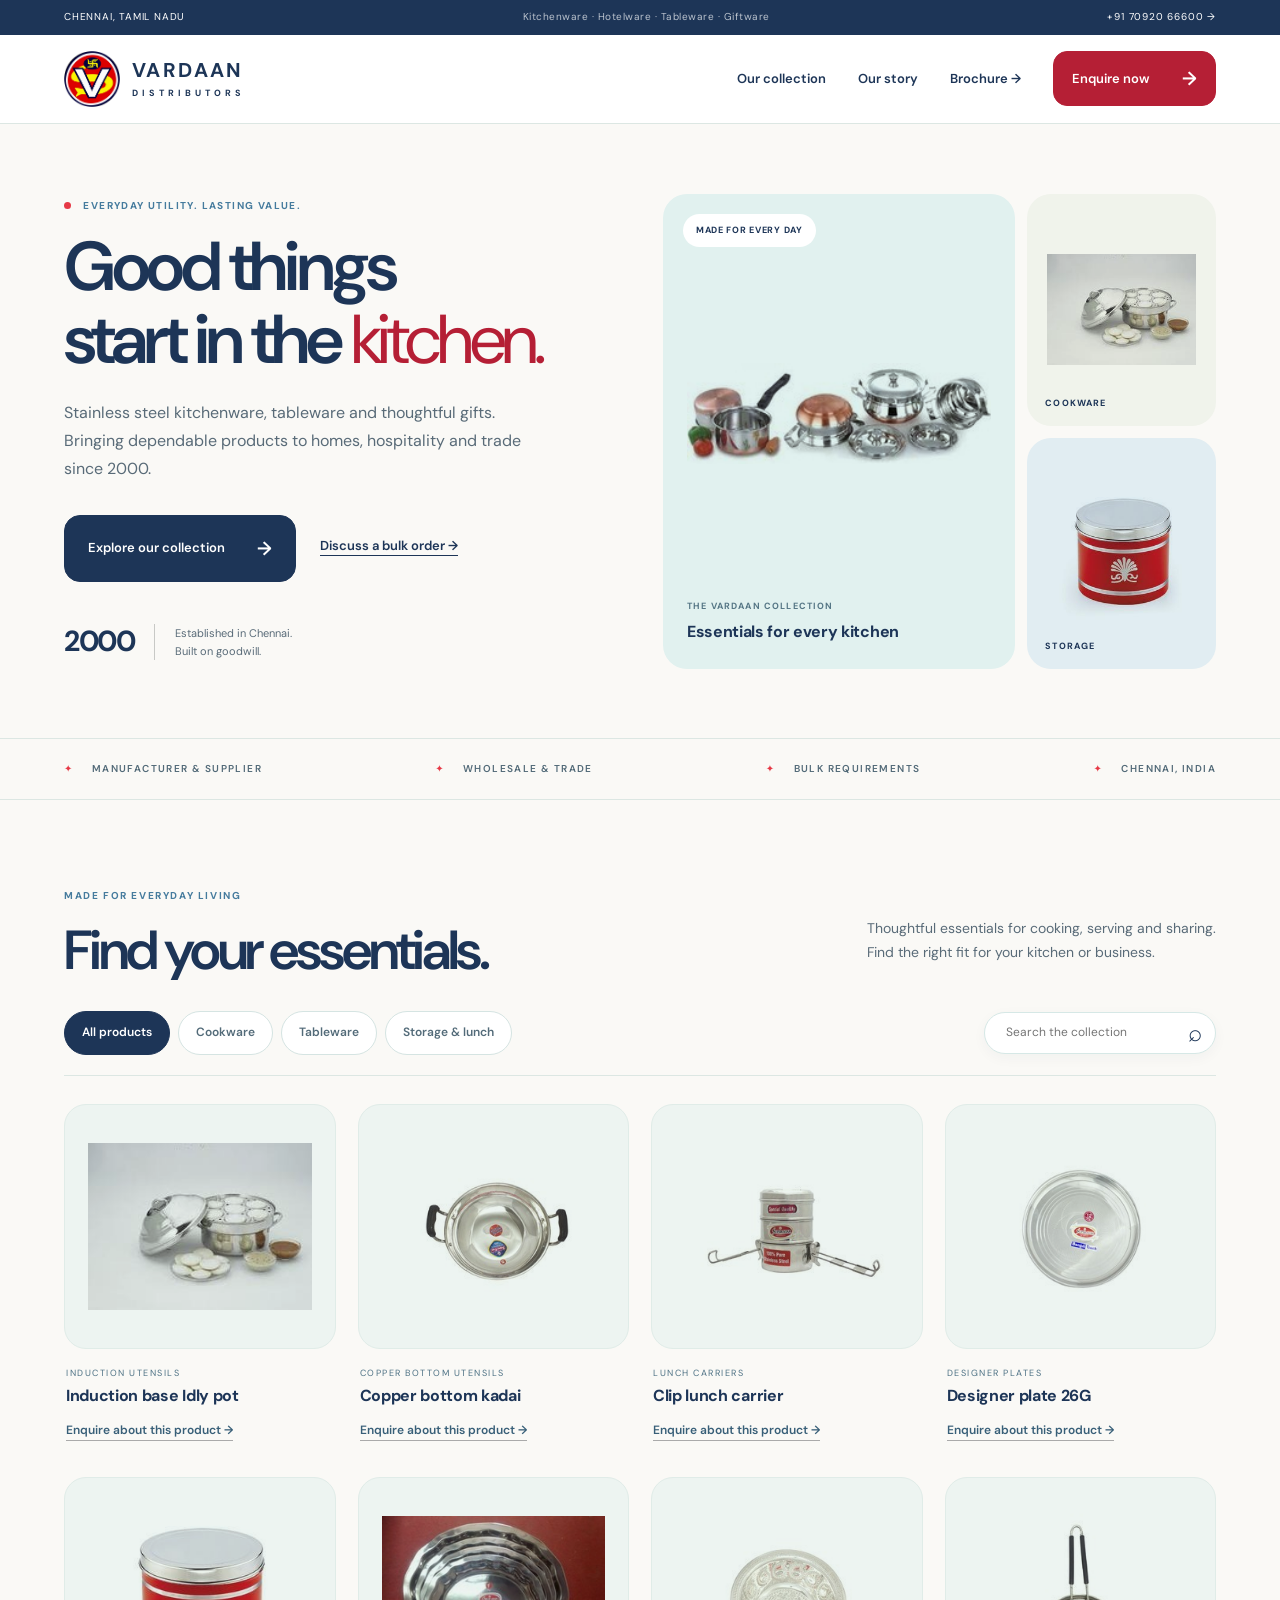
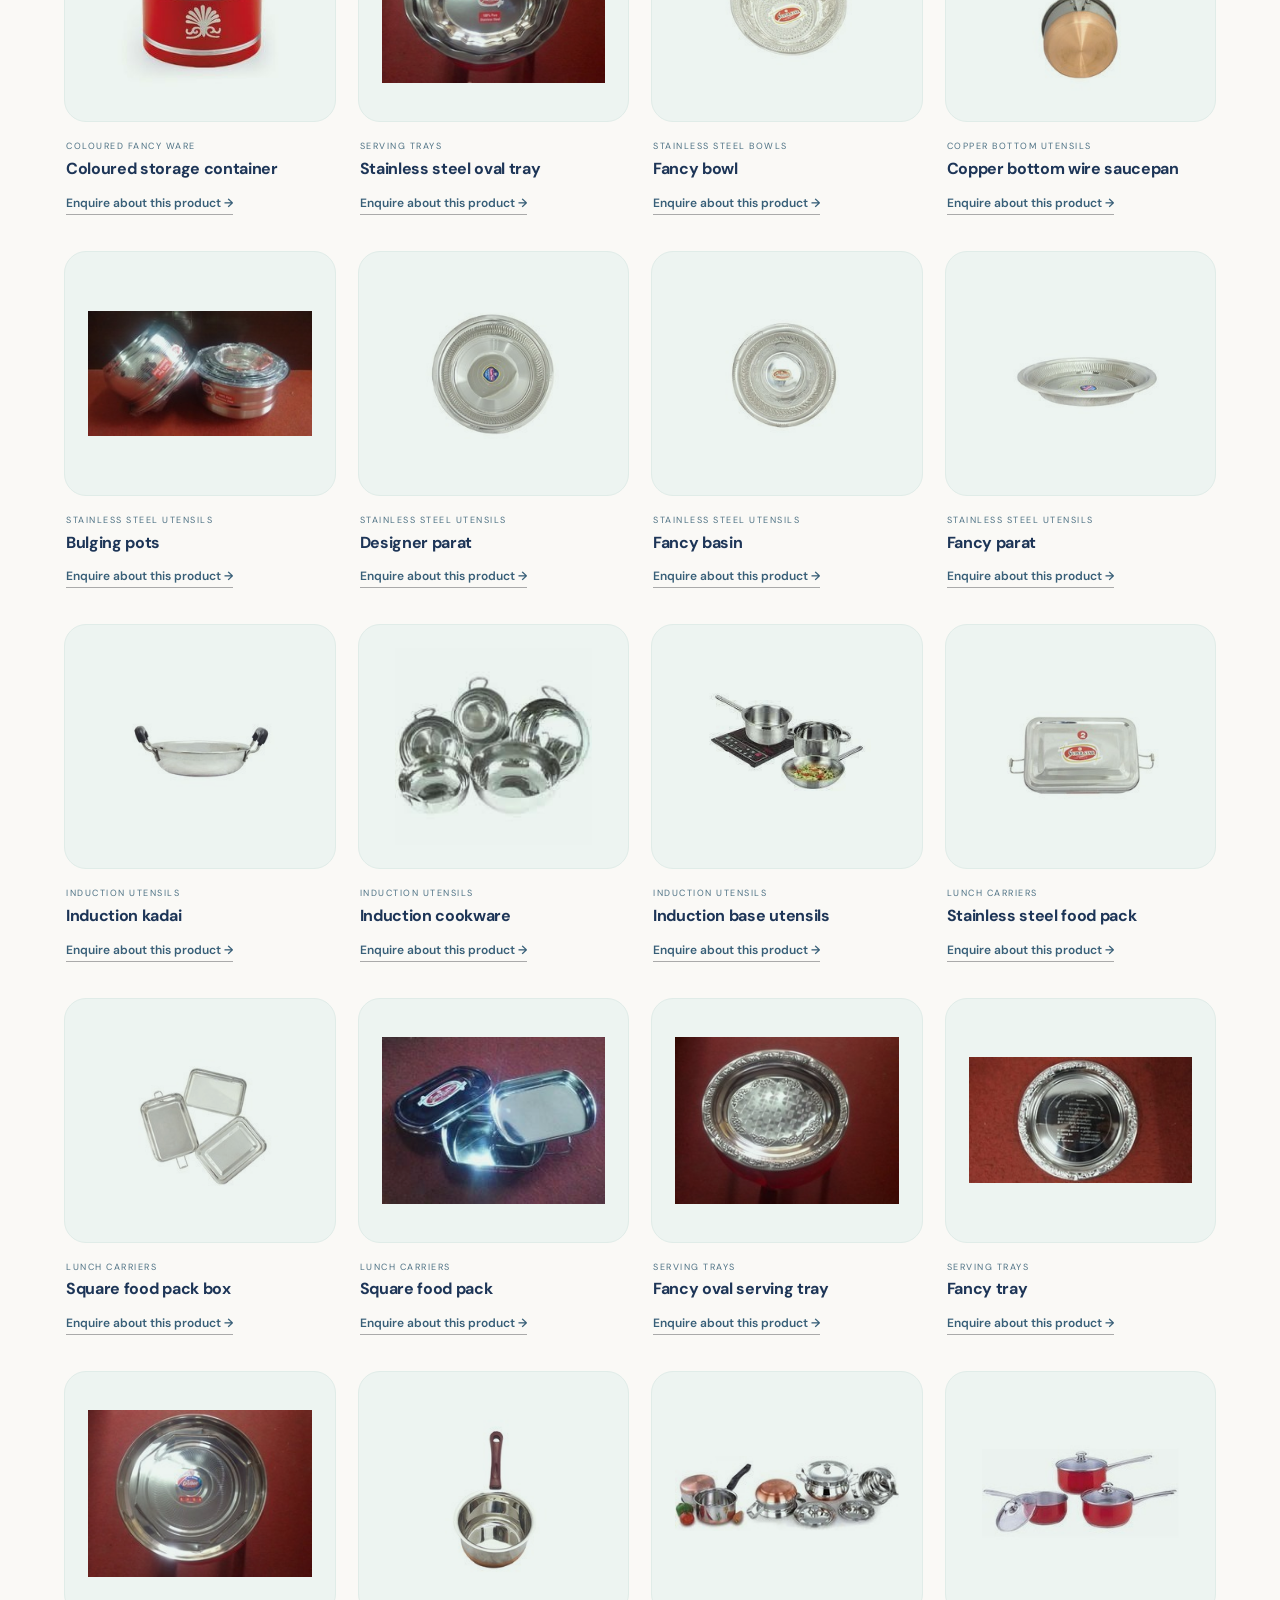
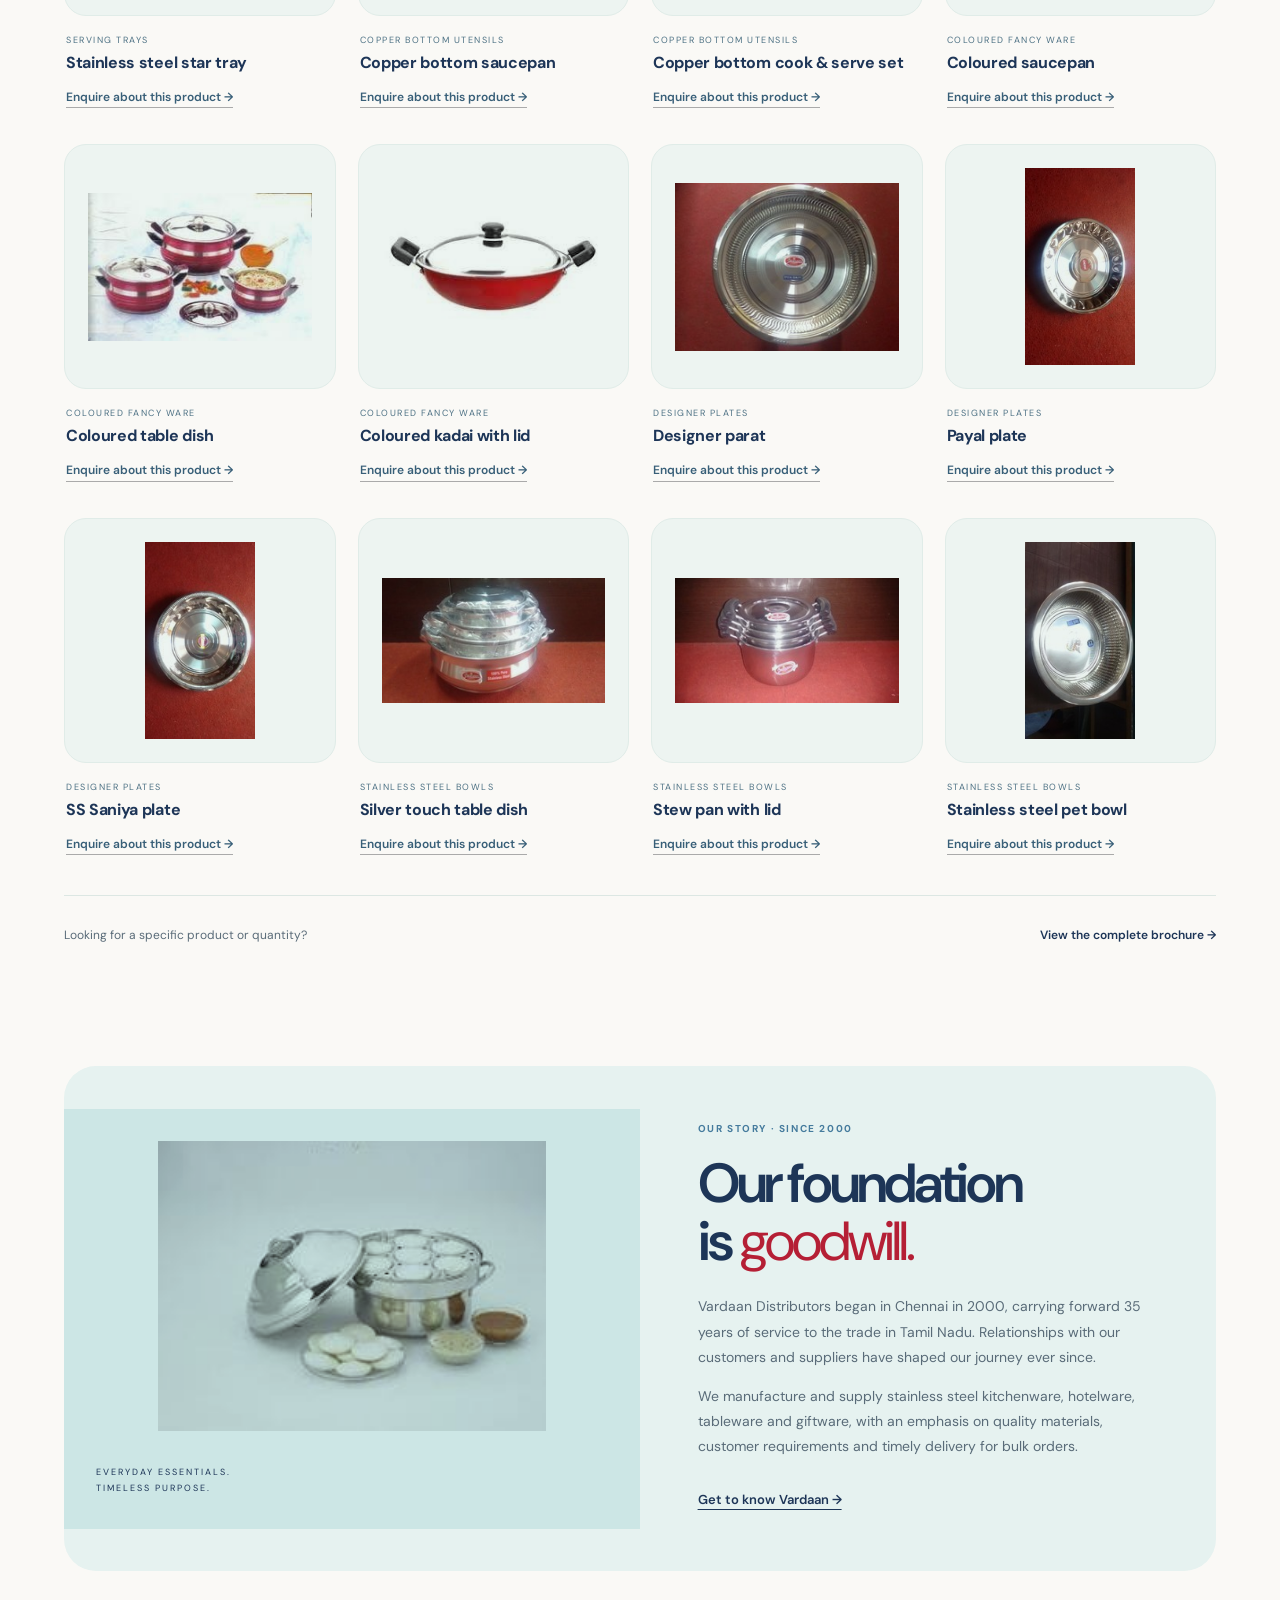
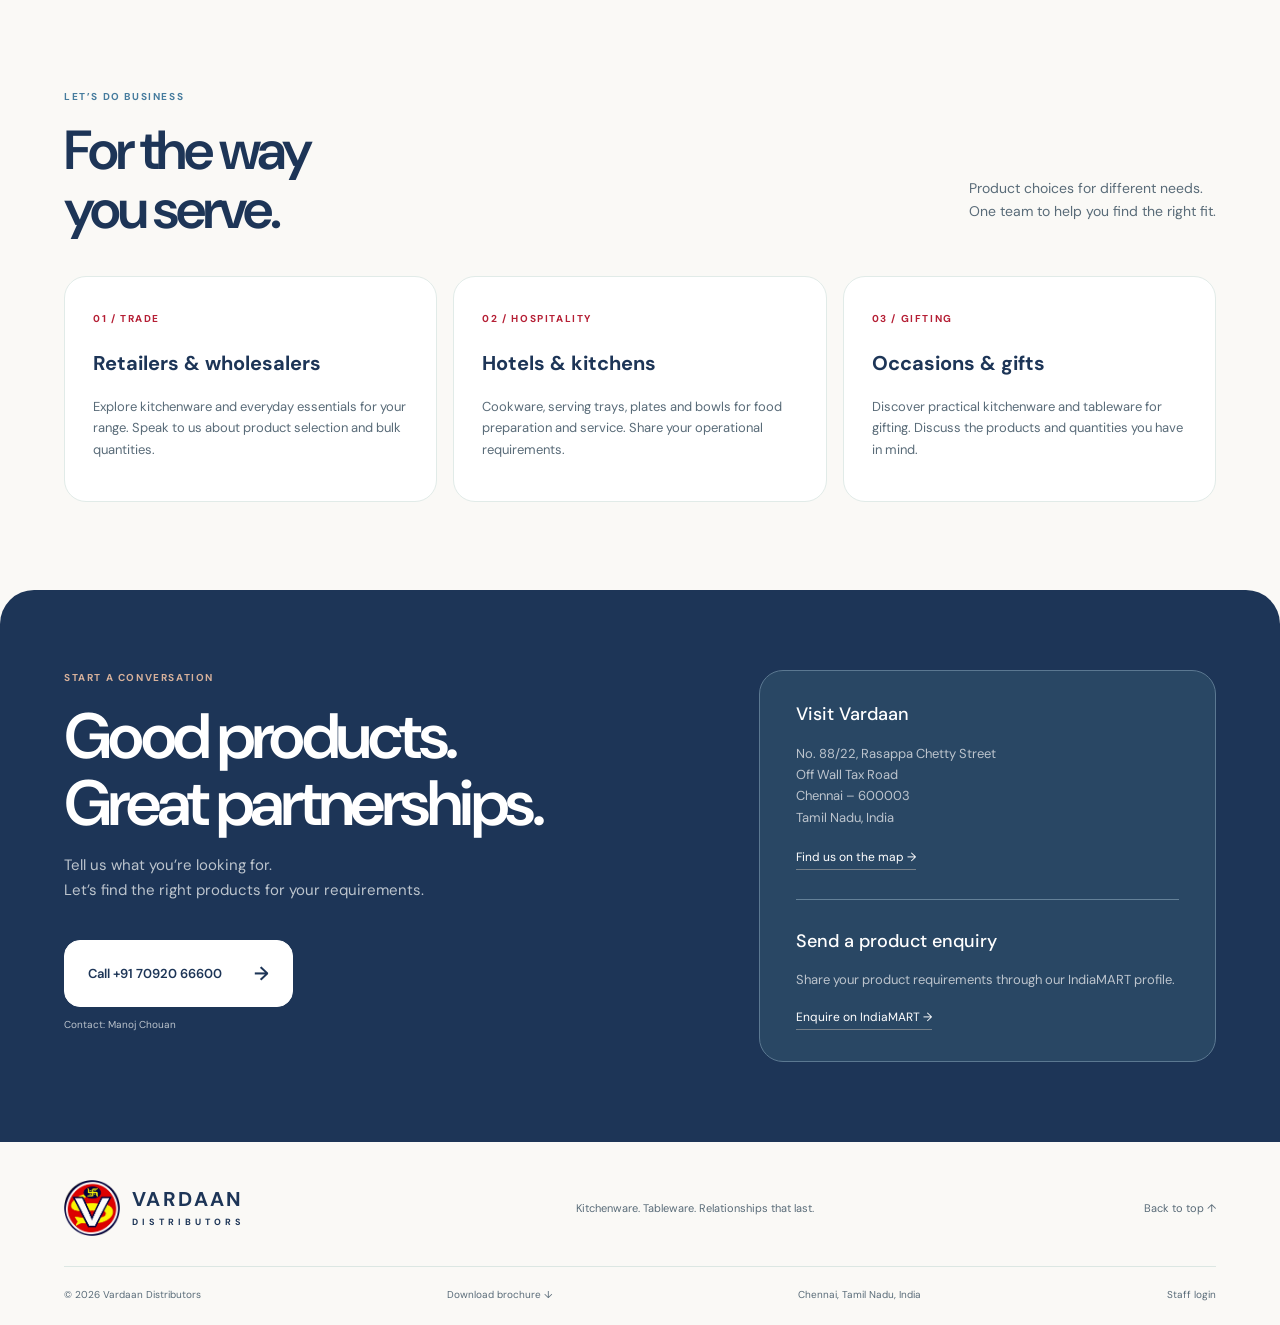
==== commit 79cadb93: "Refresh storefront with modern responsive design" ====
--- a/index.html
+++ b/index.html
@@ -2,9 +2,9 @@
 <html lang="en"><head><meta charset="utf-8"><meta name="viewport" content="width=device-width, initial-scale=1"><title>Vardaan Distributors | Stainless Steel Kitchenware, Chennai</title><meta name="description" content="Discover stainless steel kitchenware, hotelware, tableware and giftware from Vardaan Distributors, Chennai. Established in 2000. Enquire for bulk requirements."><meta name="theme-color" content="#101e30"><link rel="icon" href="assets/vardaan-emblem.png"><link rel="stylesheet" href="styles.css"><script src="app.js" defer></script></head>
 <body><a class="skip" href="#main">Skip to content</a><div class="topbar"><div class="wrap">CHENNAI, TAMIL NADU <span>Kitchenware · Hotelware · Tableware · Giftware</span><a href="tel:+917092066600">+91 70920 66600 →</a></div></div>
 <header><div class="wrap nav"><a class="brand" href="#"><img src="assets/vardaan-emblem.png" alt="Vardaan logo" width="55" height="55"><span>VARDAAN<small>DISTRIBUTORS</small></span></a><button class="menu" aria-label="Toggle navigation" aria-expanded="false" aria-controls="navigation">☰</button><nav id="navigation" aria-label="Main navigation"><a href="#collection">Our collection</a><a href="#about">Our story</a><a href="assets/vardaan-brochure.pdf" target="_blank" rel="noopener">Brochure →</a><a class="button small" href="#contact">Enquire now <span>→</span></a></nav></div></header>
-<main id="main"><section class="hero"><div class="wrap hero-grid"><div class="hero-copy"><p class="eyebrow"><span></span> EVERYDAY UTILITY. LASTING VALUE.</p><h1>Made for kitchens.<br>Chosen for <em>lasting<br>relationships.</em></h1><p class="intro">Stainless steel kitchenware, tableware and thoughtful gifts. Bringing dependable products to homes, hospitality and trade since 2000.</p><div class="actions"><a class="button" href="#collection">Explore our collection <span>→</span></a><a class="text-link" href="#contact">Discuss a bulk order →</a></div><div class="hero-note"><b>2000</b><span>Established in Chennai.<br>Built on goodwill.</span></div></div><div class="hero-art"><div class="art-label">THE VARDAAN COLLECTION <span>01 / EVERYDAY ESSENTIALS</span></div><img class="hero-product" src="assets/product-6-3.jpg" alt="Vardaan stainless steel copper bottom cookware collection"><div class="art-bottom"><p>Designed to serve.<br><b>Built to be used.</b></p><a href="#collection" aria-label="Explore cookware">→</a></div></div></div></section>
+<main id="main"><section class="hero"><div class="wrap hero-grid"><div class="hero-copy"><p class="eyebrow"><span></span> EVERYDAY UTILITY. LASTING VALUE.</p><h1>Good things<br>start in the <em>kitchen.</em></h1><p class="intro">Stainless steel kitchenware, tableware and thoughtful gifts. Bringing dependable products to homes, hospitality and trade since 2000.</p><div class="actions"><a class="button" href="#collection">Explore our collection <span>→</span></a><a class="text-link" href="#contact">Discuss a bulk order →</a></div><div class="hero-note"><b>2000</b><span>Established in Chennai.<br>Built on goodwill.</span></div></div><div class="hero-art"><div class="hero-main-image"><span class="hero-badge">MADE FOR EVERY DAY</span><img class="hero-product" src="assets/product-6-3.jpg" alt="Vardaan stainless steel copper bottom cookware collection"><div class="hero-caption"><span>THE VARDAAN COLLECTION</span><strong>Essentials for every kitchen</strong></div></div><div class="hero-side"><div class="hero-side-card"><img src="assets/product-3-2.jpg" alt="Stainless steel idly pot"><span>COOKWARE</span></div><div class="hero-side-card accent"><img src="assets/product-7-0.jpg" alt="Coloured stainless steel storage container"><span>STORAGE</span></div></div></div></div></section>
 <div class="values"><div class="wrap"><span>MANUFACTURER & SUPPLIER</span><span>WHOLESALE & TRADE</span><span>BULK REQUIREMENTS</span><span>CHENNAI, INDIA</span></div></div>
-<section class="section wrap" id="collection"><div class="section-head"><div><p class="eyebrow">OUR COLLECTION</p><h2>A place in every kitchen.</h2></div><p>From the first meal of the day to a table full of guests.<br>Explore our range of practical, versatile essentials.</p></div><div class="catalog-tools"><div class="filters" role="group" aria-label="Filter products"><button class="active" data-filter="All" aria-pressed="true">All products</button><button data-filter="Cookware" aria-pressed="false">Cookware</button><button data-filter="Tableware" aria-pressed="false">Tableware</button><button data-filter="Storage" aria-pressed="false">Storage & lunch</button></div><label class="search"><span class="sr-only">Search products</span><input id="search" type="search" placeholder="Search the collection"><span aria-hidden="true">⌕</span></label></div><p class="sr-only" id="result-count" aria-live="polite"></p><div id="products" class="products"></div><p id="empty" hidden>No products found. Try another name or category.</p><div class="catalog-foot"><p>Looking for a specific product or quantity?</p><a href="assets/vardaan-brochure.pdf" target="_blank" rel="noopener">View the complete brochure →</a></div></section>
+<section class="section wrap" id="collection"><div class="section-head"><div><p class="eyebrow">MADE FOR EVERYDAY LIVING</p><h2>Find your essentials.</h2></div><p>Thoughtful essentials for cooking, serving and sharing.<br>Find the right fit for your kitchen or business.</p></div><div class="catalog-tools"><div class="filters" role="group" aria-label="Filter products"><button class="active" data-filter="All" aria-pressed="true">All products</button><button data-filter="Cookware" aria-pressed="false">Cookware</button><button data-filter="Tableware" aria-pressed="false">Tableware</button><button data-filter="Storage" aria-pressed="false">Storage & lunch</button></div><label class="search"><span class="sr-only">Search products</span><input id="search" type="search" placeholder="Search the collection"><span aria-hidden="true">⌕</span></label></div><p class="sr-only" id="result-count" aria-live="polite"></p><div id="products" class="products"></div><p id="empty" hidden>No products found. Try another name or category.</p><div class="catalog-foot"><p>Looking for a specific product or quantity?</p><a href="assets/vardaan-brochure.pdf" target="_blank" rel="noopener">View the complete brochure →</a></div></section>
 <section class="about" id="about"><div class="wrap about-grid"><div class="story-image"><img src="assets/product-3-2.jpg" alt="Stainless steel idly pot with plates"><span>EVERYDAY ESSENTIALS.<br>TIMELESS PURPOSE.</span></div><div class="story-copy"><p class="eyebrow">OUR STORY · SINCE 2000</p><h2>Our foundation<br>is <em>goodwill.</em></h2><p>Vardaan Distributors began in Chennai in 2000, carrying forward 35 years of service to the trade in Tamil Nadu. Relationships with our customers and suppliers have shaped our journey ever since.</p><p>We manufacture and supply stainless steel kitchenware, hotelware, tableware and giftware, with an emphasis on quality materials, customer requirements and timely delivery for bulk orders.</p><a class="text-link" href="#contact">Get to know Vardaan →</a></div></div></section>
 <section class="section wrap trade"><p class="eyebrow">LET’S DO BUSINESS</p><div class="section-head"><h2>For the way<br>you serve.</h2><p>Product choices for different needs.<br>One team to help you find the right fit.</p></div><div class="trade-grid"><article><span>01 / TRADE</span><h3>Retailers & wholesalers</h3><p>Explore kitchenware and everyday essentials for your range. Speak to us about product selection and bulk quantities.</p></article><article><span>02 / HOSPITALITY</span><h3>Hotels & kitchens</h3><p>Cookware, serving trays, plates and bowls for food preparation and service. Share your operational requirements.</p></article><article><span>03 / GIFTING</span><h3>Occasions & gifts</h3><p>Discover practical kitchenware and tableware for gifting. Discuss the products and quantities you have in mind.</p></article></div></section>
 <section class="contact" id="contact"><div class="wrap contact-grid"><div><p class="eyebrow">START A CONVERSATION</p><h2>Good products.<br>Great partnerships.</h2><p>Tell us what you’re looking for.<br>Let’s find the right products for your requirements.</p><a class="button light" href="tel:+917092066600">Call +91 70920 66600 <span>→</span></a><p class="contact-small">Contact: Manoj Chouan</p></div><div class="contact-card"><h3>Visit Vardaan</h3><address>No. 88/22, Rasappa Chetty Street<br>Off Wall Tax Road<br>Chennai – 600003<br>Tamil Nadu, India</address><a href="https://www.google.com/maps/search/?api=1&query=88%2F22%20Rasappa%20Chetty%20Street%20Chennai%20600003" target="_blank" rel="noopener">Find us on the map →</a><div class="contact-divider"></div><h3>Send a product enquiry</h3><p>Share your product requirements through our IndiaMART profile.</p><a href="https://www.indiamart.com/vardaandistributors/" target="_blank" rel="noopener">Enquire on IndiaMART →</a></div></div></section></main>
--- a/styles.css
+++ b/styles.css
@@ -9,3 +9,12 @@
 body{background:#fbfdfb}header{background:rgba(255,255,255,.96);backdrop-filter:blur(14px)}.topbar{background:var(--navy)}.button{background:var(--navy);border:1px solid var(--navy);border-radius:999px;box-shadow:0 8px 20px rgba(29,53,87,.13);transition:transform .2s,background .2s,box-shadow .2s}.button:hover{background:#315778;box-shadow:0 12px 24px rgba(29,53,87,.2);transform:translateY(-2px)}.button.small{background:var(--punch);border-color:var(--punch);color:#1d3557;box-shadow:none}.button.small:hover{background:#c92d3b;color:white}.hero{background:linear-gradient(125deg,#f1faee 0%,#f4fbf8 56%,#d9eeee 100%)}.hero-art{background:#d8eeee;border:1px solid #c3e5e4;border-radius:30px;box-shadow:0 20px 60px rgba(29,53,87,.08)}.hero-product{mix-blend-mode:multiply}.art-bottom a{border-color:#83b8c4;background:rgba(255,255,255,.65);color:var(--navy)}.art-bottom a:hover{background:var(--navy);color:white;text-decoration:none}.values{background:#fff}.values span:before{color:var(--punch)}.eyebrow>span{background:var(--punch)}.catalog-tools{align-items:center}.filters{background:#eef7f5;padding:5px;border-radius:999px}.filters button{border-radius:999px}.filters button.active{background:var(--navy)}.search{background:#f1f8f7;border:1px solid #d6e8e6;border-radius:999px;padding:0 13px}.search input{outline:none}.product{border:1px solid #e1edeb;border-radius:22px;background:white;overflow:hidden;box-shadow:0 6px 20px rgba(29,53,87,.04);padding-bottom:18px;transition:box-shadow .2s,transform .2s}.product:hover{box-shadow:0 15px 35px rgba(29,53,87,.1);transform:translateY(-3px)}.product-image{border-radius:18px 18px 0 0;background:#f0f7f5}.product .category,.product h3,.product>a,.product-description{margin-left:17px;margin-right:17px}.product>a{display:inline-block;margin-top:2px;color:#315d79;font-weight:600}.product .category{color:#4d7184}.about{background:#e8f5f3}.story-image{border-radius:28px;background:#cde8e7;overflow:hidden}.trade-grid article{border-top:0;background:#f1f8f6;border:1px solid #dcece9;border-radius:22px;padding:26px}.trade-grid article>span{color:var(--red);font-weight:700}.contact{background:var(--navy)}.contact-card{border:1px solid #5b7891;background:#294764;border-radius:24px;padding:32px 36px}.contact-divider{background:#648198}.button.light{border-color:#fff}.footer-top .brand{color:var(--navy)}footer{background:#f1faee}.menu{border-radius:12px}.search:focus-within{outline:3px solid #457b9d;outline-offset:3px}.admin-card{border-radius:26px;box-shadow:0 18px 50px rgba(29,53,87,.08)}
 @media(max-width:700px){.filters{border-radius:18px}.catalog-tools{align-items:stretch}.contact-card{border:1px solid #5b7891;padding:28px}.product-image{border-radius:15px 15px 0 0}.product{border-radius:18px}.hero-art,.story-image{border-radius:22px}.trade-grid{gap:14px}}
 .button.small{background:#b51f35;border-color:#b51f35;color:#fff}.button.small:hover{background:#8e192c;color:#fff}
+/* A neutral reading surface lets the brand colours frame the content. */
+body,.hero,.about,footer,.values{background:#faf9f6}
+
+/* A warmer, more effortless storefront. */
+:root{--navy:#1d3557;--cream:#faf9f6;--muted:#596b78;--line:#dce7e3}
+body{font-family:'DM Sans',system-ui,sans-serif;background:#faf9f6;font-size:15px;color:var(--navy)}.wrap{width:min(1280px,90%)}h1,h2{font-family:'DM Sans',system-ui,sans-serif;letter-spacing:-.055em;font-weight:600;line-height:1.06}h1 em,h2 em{font-style:normal;color:#b51f35}.topbar{font-size:10px;letter-spacing:.08em}.nav{height:88px}.brand{font-size:20px;letter-spacing:.12em}.brand small{font-size:9px}.nav nav{font-size:13px;font-weight:600;gap:32px}.nav nav>a:not(.button){padding:12px 0}.nav nav>a:not(.button):hover{text-decoration:none;color:#457b9d}.button{border-radius:16px;padding:17px 23px;box-shadow:none}.button.small{border-radius:14px;padding:11px 18px}.button span{font-size:19px}.hero{padding:62px 0 60px;background:#faf9f6}.hero-grid{grid-template-columns:1fr 1.05fr;gap:72px}.hero-copy{padding:12px 0}.hero-copy .eyebrow{color:#457b9d;letter-spacing:.14em}.hero h1{font-size:clamp(50px,5.4vw,76px);margin-bottom:22px}.hero .intro{font-size:16px;line-height:1.75;max-width:480px}.actions{gap:24px}.text-link{font-size:13px;border-bottom:0;text-decoration:underline;text-underline-offset:5px}.hero-note{margin-top:36px}.hero-note b{font-family:'DM Sans',sans-serif;font-size:29px;font-weight:700;letter-spacing:-.05em}.hero-art{display:grid;grid-template-columns:1.4fr .75fr;gap:12px;min-height:475px;padding:0;background:none;border:0;box-shadow:none;border-radius:26px;overflow:visible}.hero-main-image,.hero-side-card{position:relative;border-radius:24px;overflow:hidden;background:#e1f1ef}.hero-main-image{display:flex;align-items:center;justify-content:center;padding:35px 24px 72px}.hero-badge{position:absolute;left:20px;top:20px;background:#fff;color:#1d3557;border-radius:99px;padding:9px 13px;font-size:9px;font-weight:700;letter-spacing:.08em}.hero-main-image .hero-product{height:270px;width:100%;object-fit:contain;mix-blend-mode:multiply}.hero-caption{position:absolute;bottom:24px;left:24px;right:24px}.hero-caption span,.hero-caption strong{display:block}.hero-caption span{font-size:9px;letter-spacing:.13em;color:#557685;font-weight:700}.hero-caption strong{margin-top:5px;font-size:16px;letter-spacing:-.02em}.hero-side{display:grid;grid-template-rows:1fr 1fr;gap:12px}.hero-side-card{display:flex;align-items:center;justify-content:center;padding:20px;background:#f0f3eb}.hero-side-card.accent{background:#e1edf2}.hero-side-card img{width:100%;height:160px;object-fit:contain;mix-blend-mode:multiply}.hero-side-card span{position:absolute;left:18px;bottom:15px;font-size:9px;letter-spacing:.13em;font-weight:700}.values{background:#faf9f6;border-top:1px solid var(--line);border-bottom:1px solid var(--line)}.values .wrap{padding:22px 0;color:#526a78;font-size:10px}.section{padding-top:88px;padding-bottom:88px}.section-head{align-items:end;margin-bottom:32px}.section-head h2,h2{font-size:clamp(38px,4.3vw,56px)}.section-head p:not(.eyebrow){font-size:14px;line-height:1.7}.eyebrow{color:#457b9d;letter-spacing:.16em;margin-bottom:16px}.catalog-tools{background:none;border-bottom:1px solid #dce7e3;padding-bottom:20px;margin-bottom:28px}.filters{padding:0;background:none;gap:8px}.filters button{border:1px solid #d5e4e2;background:#fff;color:#536b79;padding:11px 17px;font-weight:600}.filters button:hover{border-color:#457b9d;color:#1d3557}.filters button.active{border-color:#1d3557;color:#fff}.search{background:#fff;box-shadow:0 4px 14px #1d35570a}.products{gap:36px 22px}.product{border:0;border-radius:0;box-shadow:none;background:transparent;padding:0;overflow:visible}.product:hover{box-shadow:none;transform:none}.product-image{border-radius:22px!important;background:#edf4f1;height:245px;overflow:hidden;border:1px solid #e0ece8}.product:hover .product-image{box-shadow:0 12px 30px #1d355715}.product .category,.product h3,.product>a,.product-description{margin-left:2px;margin-right:2px}.product .category{margin-top:17px;margin-bottom:5px;font-size:9px}.product h3{font-size:16px;font-weight:700;letter-spacing:-.02em}.product>a{font-size:12px;color:#385f78}.catalog-foot{border-top:1px solid var(--line);padding-top:18px}.about{background:#faf9f6;padding:20px 0 60px}.about-grid{gap:0;background:#e6f2f0;border-radius:32px;overflow:hidden}.story-image{border-radius:0;background:#cce6e5;min-height:420px}.story-copy{padding:55px 10%}.story-copy h2{margin-bottom:24px}.story-copy>p:not(.eyebrow){font-size:14px;line-height:1.8}.trade{padding-top:58px}.trade-grid{gap:16px;margin-top:38px}.trade-grid article{background:#fff;border:1px solid #e1ebe8;padding:28px;border-radius:22px}.trade-grid h3{font-weight:700}.contact{margin:0 auto;background:#1d3557;border-radius:34px 34px 0 0}.contact h2{font-size:clamp(42px,5vw,64px)}.contact-card{background:#294764}.footer-top .brand{font-size:20px}.footer-top,.footer-bottom{gap:20px}
+@media(max-width:1000px){.hero-grid{gap:30px}.hero-art{min-height:400px}.hero-main-image .hero-product{height:220px}.hero-side-card img{height:130px}.story-copy{padding:35px 8%}}
+@media(max-width:700px){.nav{height:78px}.hero{padding:38px 0 34px}.hero-grid{gap:26px}.hero-copy{padding:0}.hero h1{font-size:clamp(43px,11vw,60px);line-height:1.07}.hero .intro{font-size:15px}.hero-note{margin-top:26px}.hero-art{grid-template-columns:1.2fr .8fr;min-height:285px;gap:8px}.hero-main-image,.hero-side-card{border-radius:18px}.hero-main-image{padding:38px 10px 60px}.hero-main-image .hero-product{height:145px}.hero-badge{top:12px;left:12px;font-size:8px;padding:7px 9px}.hero-caption{left:14px;bottom:14px}.hero-caption strong{font-size:12px}.hero-caption span,.hero-side-card span{font-size:8px}.hero-side{gap:8px}.hero-side-card{padding:10px}.hero-side-card img{height:85px}.hero-side-card span{left:10px;bottom:9px}.values .wrap{gap:14px}.section{padding-top:58px;padding-bottom:58px}.section-head h2,h2{font-size:38px}.catalog-tools{gap:16px}.filters{flex-wrap:nowrap;overflow:auto;max-width:100%;padding-bottom:3px}.filters button{white-space:nowrap;font-size:11px;padding:10px 13px}.product-image{height:170px;border-radius:17px!important}.products{gap:28px 13px}.product h3{font-size:14px}.product>a{font-size:11px}.about{padding:0 0 40px}.about-grid{border-radius:24px}.story-image{min-height:260px}.story-copy{padding:32px 25px 38px}.trade{padding-top:25px}.trade-grid article{padding:23px}.contact{border-radius:25px 25px 0 0}.contact h2{font-size:42px}.footer-top{gap:12px}}
+@media(max-width:700px){.hero-grid{grid-template-columns:1fr}.hero-art{width:100%}}
